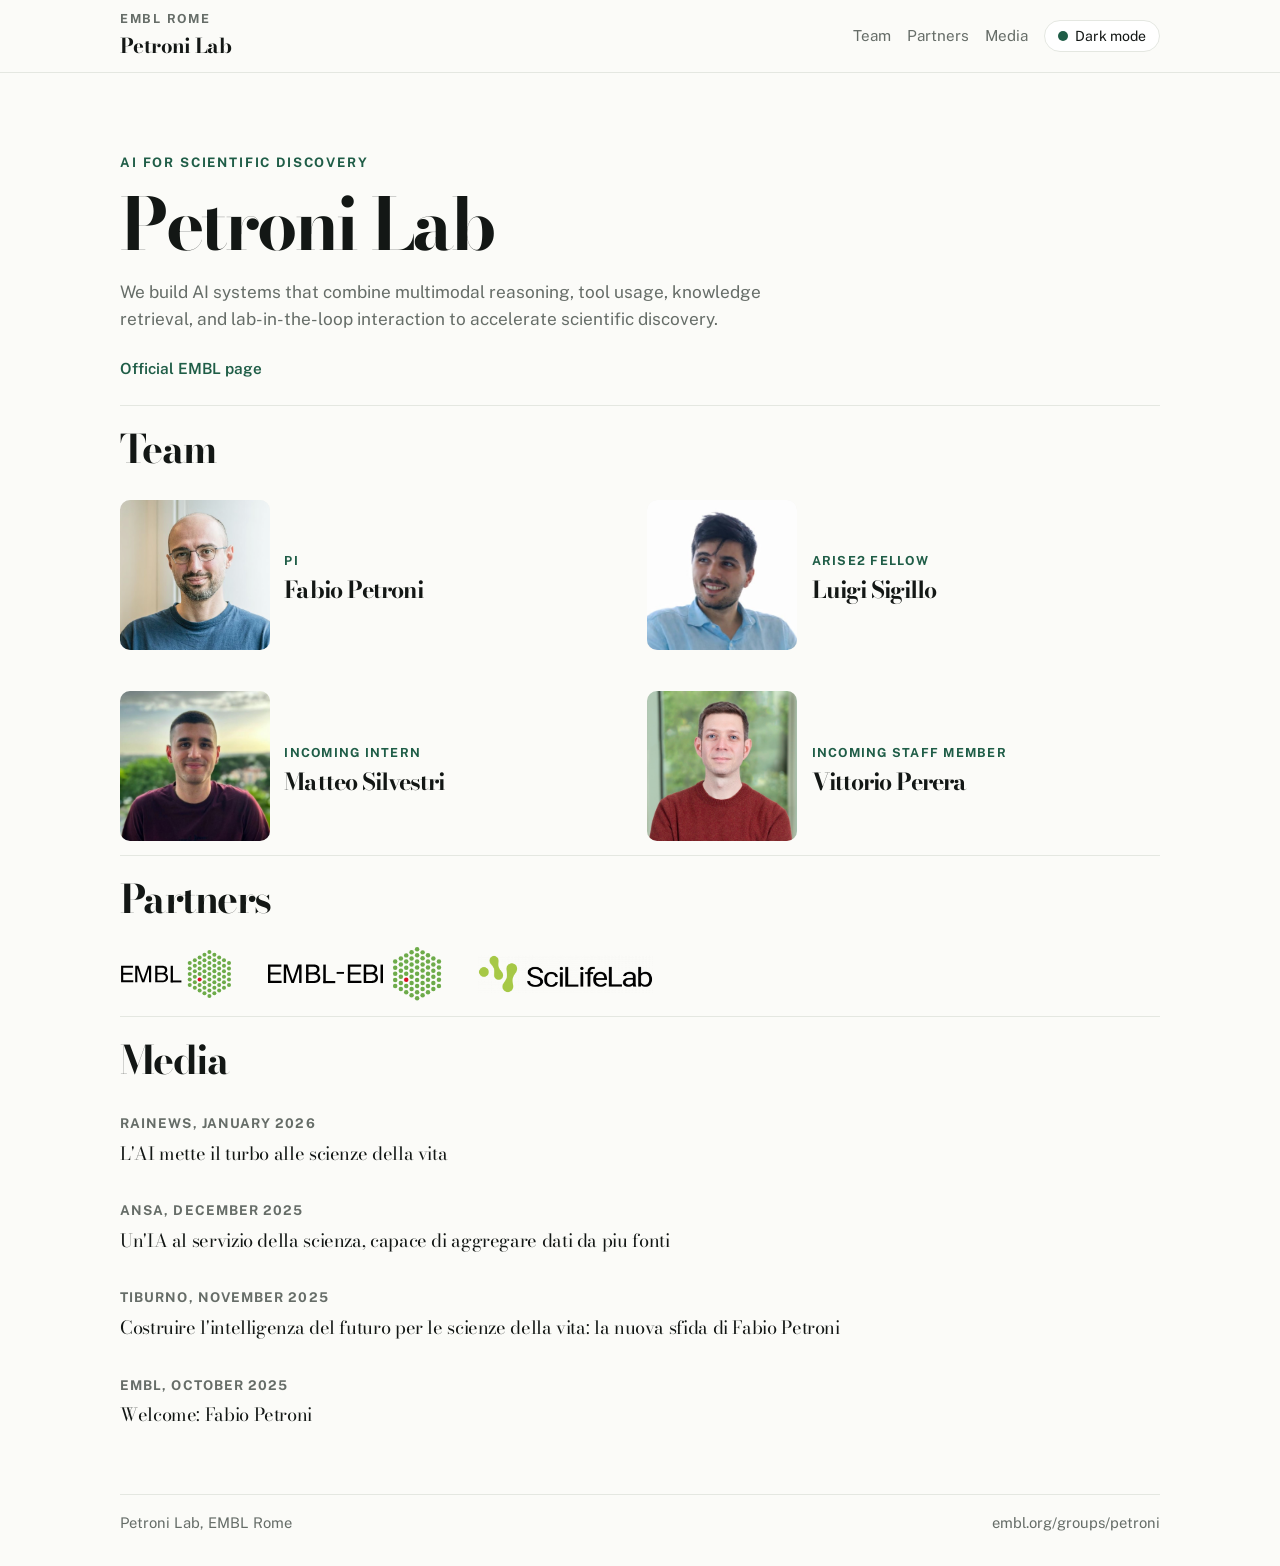
==== index.html @ a39e0b7b "new website" ====
<!doctype html>
<html lang="en">
<head>
  <meta charset="utf-8">
  <meta name="viewport" content="width=device-width, initial-scale=1">
  <title>Petroni Lab | EMBL Rome</title>
  <meta
    name="description"
    content="Petroni Lab builds AI-driven systems for scientific discovery at EMBL Rome."
  >
  <link rel="preconnect" href="https://fonts.googleapis.com">
  <link rel="preconnect" href="https://fonts.gstatic.com" crossorigin>
  <link
    href="https://fonts.googleapis.com/css2?family=Bodoni+Moda:opsz,wght@6..96,600;6..96,700&amp;family=Public+Sans:wght@400;500;600;700&amp;display=swap"
    rel="stylesheet"
  >
  <script>
    (() => {
      const storageKey = "petroni-lab-theme";
      let theme = "light";

      try {
        const savedTheme = window.localStorage.getItem(storageKey);
        if (savedTheme === "light" || savedTheme === "dark") {
          theme = savedTheme;
        } else if (window.matchMedia("(prefers-color-scheme: dark)").matches) {
          theme = "dark";
        }
      } catch (error) {
        if (window.matchMedia("(prefers-color-scheme: dark)").matches) {
          theme = "dark";
        }
      }

      document.documentElement.dataset.theme = theme;
    })();
  </script>
  <style>
    :root {
      color-scheme: light;
      --bg: #fbfbf8;
      --surface: #ffffff;
      --panel: #f4f4f0;
      --ink: #131715;
      --muted: #666d68;
      --line: #e4e7e1;
      --line-strong: #cfd5ce;
      --accent: #1f5d47;
      --header-bg: rgba(251, 251, 248, 0.94);
      --container: min(1040px, calc(100vw - 2rem));
      --radius: 12px;
    }

    :root[data-theme="dark"] {
      color-scheme: dark;
      --bg: #0f1412;
      --surface: #161c19;
      --panel: #1b221f;
      --ink: #f4f2ea;
      --muted: #adb6b0;
      --line: #2a332e;
      --line-strong: #435049;
      --accent: #8fd0ad;
      --header-bg: rgba(15, 20, 18, 0.92);
    }

    * {
      box-sizing: border-box;
    }

    html {
      scroll-behavior: smooth;
    }

    body {
      margin: 0;
      font-family: "Public Sans", sans-serif;
      color: var(--ink);
      background: var(--bg);
      line-height: 1.6;
      transition: background-color 180ms ease, color 180ms ease;
    }

    a {
      color: inherit;
      text-decoration: none;
    }

    img {
      display: block;
      max-width: 100%;
    }

    .wrap {
      width: var(--container);
      margin: 0 auto;
    }

    .site-header {
      position: sticky;
      top: 0;
      z-index: 10;
      background: var(--header-bg);
      backdrop-filter: blur(10px);
      border-bottom: 1px solid var(--line);
      transition: background-color 180ms ease, border-color 180ms ease;
    }

    .site-header-inner {
      display: flex;
      align-items: center;
      justify-content: space-between;
      gap: 1rem;
      min-height: 4.5rem;
    }

    .brand {
      display: grid;
      gap: 0.1rem;
    }

    .brand small {
      font-size: 0.78rem;
      color: var(--muted);
      text-transform: uppercase;
      letter-spacing: 0.14em;
      font-weight: 700;
    }

    .brand strong {
      font-family: "Bodoni Moda", serif;
      font-size: 1.28rem;
      font-weight: 700;
      letter-spacing: -0.03em;
    }

    .nav {
      display: flex;
      flex-wrap: wrap;
      gap: 1rem;
      font-size: 0.95rem;
      color: var(--muted);
    }

    .nav a:hover,
    .nav a:focus-visible {
      color: var(--ink);
    }

    .site-header-controls {
      display: flex;
      flex-wrap: wrap;
      align-items: center;
      justify-content: flex-end;
      gap: 0.85rem 1rem;
    }

    .theme-toggle {
      appearance: none;
      margin: 0;
      border: 1px solid var(--line);
      border-radius: 999px;
      background: var(--surface);
      color: var(--ink);
      padding: 0.48rem 0.8rem;
      font: inherit;
      font-size: 0.88rem;
      line-height: 1;
      cursor: pointer;
      display: inline-flex;
      align-items: center;
      gap: 0.48rem;
      transition: border-color 160ms ease, background-color 160ms ease, color 160ms ease, transform 160ms ease;
    }

    .theme-toggle::before {
      content: "";
      width: 0.58rem;
      height: 0.58rem;
      border-radius: 999px;
      background: var(--accent);
      flex: 0 0 auto;
    }

    .theme-toggle:hover,
    .theme-toggle:focus-visible {
      border-color: var(--line-strong);
      outline: none;
    }

    .theme-toggle:active {
      transform: translateY(1px);
    }

    .hero {
      padding: 4.75rem 0 1.5rem;
    }

    .hero-grid {
      display: grid;
      grid-template-columns: minmax(0, 1fr);
      gap: 2rem;
      align-items: end;
    }

    .eyebrow {
      display: inline-block;
      font-size: 0.82rem;
      font-weight: 700;
      letter-spacing: 0.14em;
      text-transform: uppercase;
      color: var(--accent);
    }

    h1,
    h2,
    h3 {
      margin: 0;
      font-family: "Bodoni Moda", serif;
      letter-spacing: -0.04em;
      line-height: 0.98;
    }

    h1 {
      margin-top: 0.9rem;
      font-size: clamp(2.55rem, 6.3vw, 4.5rem);
      max-width: 9ch;
    }

    .hero p {
      max-width: 42rem;
      margin: 1.2rem 0 0;
      font-size: 1.08rem;
      color: var(--muted);
    }

    .hero-links {
      display: flex;
      flex-wrap: wrap;
      gap: 0.75rem 1.1rem;
      margin-top: 1.4rem;
      font-size: 0.96rem;
      font-weight: 600;
    }

    .hero-links a {
      color: var(--accent);
    }

    section {
      padding: 0;
    }

    section + section .wrap {
      padding-top: 1.5rem;
      border-top: 1px solid var(--line);
    }

    .section-head {
      max-width: 42rem;
      margin-bottom: 1.1rem;
    }

    .section-head p {
      margin: 0.75rem 0 0;
      color: var(--muted);
    }

    h2 {
      font-size: clamp(1.7rem, 3.2vw, 2.45rem);
    }

    .about-copy {
      display: grid;
      gap: 1rem;
      max-width: 48rem;
      padding: 1.5rem 0 0;
      border-top: 1px solid var(--line);
    }

    .about-copy p {
      margin: 0;
      color: var(--muted);
    }

    .team-grid {
      display: grid;
      grid-template-columns: repeat(2, minmax(0, 1fr));
      gap: 0.9rem;
    }

    .member-card {
      display: grid;
      grid-template-columns: 150px minmax(0, 1fr);
      gap: 0.9rem;
      align-items: center;
      padding: 0.85rem 0;
      background: transparent;
    }

    .member-photo {
      margin: 0;
      aspect-ratio: 1 / 1;
      overflow: hidden;
      border-radius: 10px;
      background: var(--panel);
    }

    .member-photo img {
      width: 100%;
      height: 100%;
      object-fit: cover;
      object-position: center 38%;
    }

    .member-photo img.member-photo-top {
      object-position: center top;
    }

    .member-photo img.member-photo-fabio {
      transform: scale(1.05);
      transform-origin: center 38%;
    }

    .member-photo img.member-photo-luigi {
      object-position: center 50%;
      transform: scale(1.1);
      transform-origin: center 30%;
    }

    .member-copy {
      min-width: 0;
    }

    .member-role {
      display: inline-block;
      margin-bottom: 0.5rem;
      font-size: 0.78rem;
      font-weight: 700;
      letter-spacing: 0.1em;
      text-transform: uppercase;
      color: var(--accent);
    }

    .member-copy h3 {
      font-size: 1.46rem;
    }

    .member-copy p {
      margin: 0.55rem 0 0;
      color: var(--muted);
    }

    .logo-strip {
      display: flex;
      flex-wrap: wrap;
      align-items: center;
      gap: 1.25rem 2.25rem;
      padding: 0.7rem 0 0.95rem;
    }

    .logo-card {
      display: flex;
      align-items: center;
      justify-content: flex-start;
      flex: 0 0 auto;
      min-height: 0;
      padding: 0;
      background: transparent;
      border: none;
      border-radius: 0;
    }

    .logo-card img {
      height: 48px;
      width: auto;
      max-width: none;
      opacity: 1;
      transition: filter 180ms ease;
    }

    .logo-card img.logo-embl-ebi {
      height: 54px;
    }

    .logo-card img.logo-scilifelab {
      height: 38px;
    }

    :root[data-theme="dark"] .logo-card img {
      filter: invert(1) hue-rotate(180deg) brightness(1.06);
    }

    .media-list {
      list-style: none;
      margin: 0;
      padding: 0;
    }

    .media-list li {
      padding: 1rem 0;
    }

    .media-source {
      display: block;
      font-size: 0.84rem;
      color: var(--muted);
      text-transform: uppercase;
      letter-spacing: 0.08em;
      font-weight: 700;
    }

    .media-list a {
      display: inline-block;
      margin-top: 0.28rem;
      font-family: "Bodoni Moda", serif;
      font-size: 1.14rem;
      letter-spacing: -0.02em;
    }

    .footer {
      padding: 3rem 0 2rem;
      color: var(--muted);
      font-size: 0.92rem;
    }

    .footer-inner {
      display: flex;
      flex-wrap: wrap;
      justify-content: space-between;
      gap: 0.75rem 1rem;
      padding-top: 1rem;
      border-top: 1px solid var(--line);
    }

    @media (max-width: 900px) {
      .hero-grid,
      .team-grid {
        grid-template-columns: 1fr;
      }
    }

    @media (max-width: 700px) {
      .site-header-inner {
        align-items: flex-start;
        padding: 0.9rem 0;
      }

      .site-header-controls {
        width: 100%;
        justify-content: space-between;
      }

      .hero {
        padding: 4rem 0 1.5rem;
      }

      .member-card {
        grid-template-columns: 1fr;
      }

      .member-photo {
        max-width: 9.5rem;
      }
    }
  </style>
</head>
<body>
  <header class="site-header">
    <div class="wrap site-header-inner">
      <a class="brand" href="#top" aria-label="Petroni Lab home">
        <small>EMBL Rome</small>
        <strong>Petroni Lab</strong>
      </a>
      <div class="site-header-controls">
        <nav class="nav" aria-label="Primary">
          <a href="#team">Team</a>
          <a href="#partners">Partners</a>
          <a href="#media">Media</a>
        </nav>
        <button class="theme-toggle" type="button" data-theme-toggle aria-pressed="false" aria-label="Switch to dark mode">
          <span class="theme-toggle-label">Dark mode</span>
        </button>
      </div>
    </div>
  </header>

  <main id="top">
    <section class="hero">
      <div class="wrap hero-grid">
        <div>
          <span class="eyebrow">AI for scientific discovery</span>
          <h1>Petroni Lab</h1>
          <p>
            We build AI systems that combine multimodal reasoning, tool usage, knowledge retrieval,
            and lab-in-the-loop interaction to accelerate scientific discovery.
          </p>
          <div class="hero-links">
            <a href="https://www.embl.org/groups/petroni/" target="_blank" rel="noreferrer">Official EMBL page</a>
          </div>
        </div>
      </div>
    </section>

    <section id="team">
      <div class="wrap">
        <div class="section-head">
          <h2>Team</h2>
        </div>

        <div class="team-grid">
          <a
            class="member-card"
            href="https://www.fabiopetroni.com"
            target="_blank"
            rel="noreferrer"
          >
            <figure class="member-photo">
              <img class="member-photo-fabio" src="assets/members/fabio-petroni.jpg" alt="Fabio Petroni" loading="eager">
            </figure>
            <div class="member-copy">
              <span class="member-role">PI</span>
              <h3>Fabio Petroni</h3>
            </div>
          </a>

          <a
            class="member-card"
            href="https://luigisigillo.github.io/"
            target="_blank"
            rel="noreferrer"
          >
            <figure class="member-photo">
              <img class="member-photo-luigi" src="assets/members/luigi-sigillo.jpg" alt="Luigi Sigillo" loading="lazy">
            </figure>
            <div class="member-copy">
              <span class="member-role">ARISE2 Fellow</span>
              <h3>Luigi Sigillo</h3>
            </div>
          </a>

          <a
            class="member-card"
            href="https://msilver22.github.io/"
            target="_blank"
            rel="noreferrer"
          >
            <figure class="member-photo">
              <img src="assets/members/matteo-silvestri.jpg" alt="Matteo Silvestri" loading="lazy">
            </figure>
            <div class="member-copy">
              <span class="member-role">Incoming Intern</span>
              <h3>Matteo Silvestri</h3>
            </div>
          </a>

          <a
            class="member-card"
            href="https://vdperera.github.io/"
            target="_blank"
            rel="noreferrer"
          >
            <figure class="member-photo">
              <img class="member-photo-top" src="assets/members/vittorio-perera.jpg" alt="Vittorio Perera" loading="lazy">
            </figure>
            <div class="member-copy">
              <span class="member-role">Incoming Staff Member</span>
              <h3>Vittorio Perera</h3>
            </div>
          </a>
        </div>
      </div>
    </section>

    <section id="partners">
      <div class="wrap">
        <div class="section-head">
          <h2>Partners</h2>
        </div>

        <div class="logo-strip" aria-label="Partner logos">
          <a class="logo-card" href="https://www.embl.org/about/" target="_blank" rel="noreferrer" aria-label="EMBL">
            <img class="logo-embl" src="assets/partners/embl-logo.svg" alt="EMBL logo">
          </a>
          <a class="logo-card" href="https://www.ebi.ac.uk/about/" target="_blank" rel="noreferrer" aria-label="EMBL-EBI">
            <img class="logo-embl-ebi" src="assets/partners/embl-ebi-logo.svg" alt="EMBL-EBI logo">
          </a>
          <a class="logo-card" href="https://www.scilifelab.se/about-us/" target="_blank" rel="noreferrer" aria-label="SciLifeLab">
            <img class="logo-scilifelab" src="assets/partners/scilifelab-logo.png" alt="SciLifeLab logo">
          </a>
        </div>
      </div>
    </section>

    <section id="media">
      <div class="wrap">
        <div class="section-head">
          <h2>Media</h2>
        </div>

        <ul class="media-list">
          <li>
            <span class="media-source">RaiNews, January 2026</span>
            <a href="https://www.rainews.it/video/2026/01/futuro24-rinascita-digitale-per-30-anni-di-tg-rai-dae51e1f-6094-4a50-97fe-e6adfd317d16.html" target="_blank" rel="noreferrer">
              L'AI mette il turbo alle scienze della vita
            </a>
          </li>
          <li>
            <span class="media-source">ANSA, December 2025</span>
            <a href="https://www.ansa.it/canale_scienza/notizie/frontiere/2025/12/04/unia-al-servizio-della-scienza-capace-di-aggregare-dati-da-piu-fonti_385d411b-72c8-48ac-80e4-cc98f0b9973d.html" target="_blank" rel="noreferrer">
              Un'IA al servizio della scienza, capace di aggregare dati da piu fonti
            </a>
          </li>
          <li>
            <span class="media-source">Tiburno, November 2025</span>
            <a href="https://tiburno.tv/2025/11/18/monterotondo-costruire-lintelligenza-del-futuro-per-le-scienze-della-vita-la-nuova-sfida-di-fabio-petroni/" target="_blank" rel="noreferrer">
              Costruire l'intelligenza del futuro per le scienze della vita: la nuova sfida di Fabio Petroni
            </a>
          </li>
          <li>
            <span class="media-source">EMBL, October 2025</span>
            <a href="https://www.embl.org/news/people-perspectives/welcome-fabio-petroni/" target="_blank" rel="noreferrer">
              Welcome: Fabio Petroni
            </a>
          </li>
        </ul>
      </div>
    </section>
  </main>

  <footer class="footer">
    <div class="wrap footer-inner">
      <span>Petroni Lab, EMBL Rome</span>
      <span><a href="https://www.embl.org/groups/petroni/" target="_blank" rel="noreferrer">embl.org/groups/petroni</a></span>
    </div>
  </footer>
  <script>
    (() => {
      const root = document.documentElement;
      const toggle = document.querySelector("[data-theme-toggle]");
      const label = toggle?.querySelector(".theme-toggle-label");
      const storageKey = "petroni-lab-theme";

      if (!toggle || !label) {
        return;
      }

      const applyTheme = (theme) => {
        root.dataset.theme = theme;
        toggle.setAttribute("aria-pressed", theme === "dark" ? "true" : "false");
        toggle.setAttribute(
          "aria-label",
          theme === "dark" ? "Switch to light mode" : "Switch to dark mode"
        );
        label.textContent = theme === "dark" ? "Light mode" : "Dark mode";
      };

      applyTheme(root.dataset.theme || "light");

      toggle.addEventListener("click", () => {
        const nextTheme = root.dataset.theme === "dark" ? "light" : "dark";
        applyTheme(nextTheme);

        try {
          window.localStorage.setItem(storageKey, nextTheme);
        } catch (error) {
          // Ignore storage failures and keep the in-memory theme.
        }
      });
    })();
  </script>
</body>
</html>
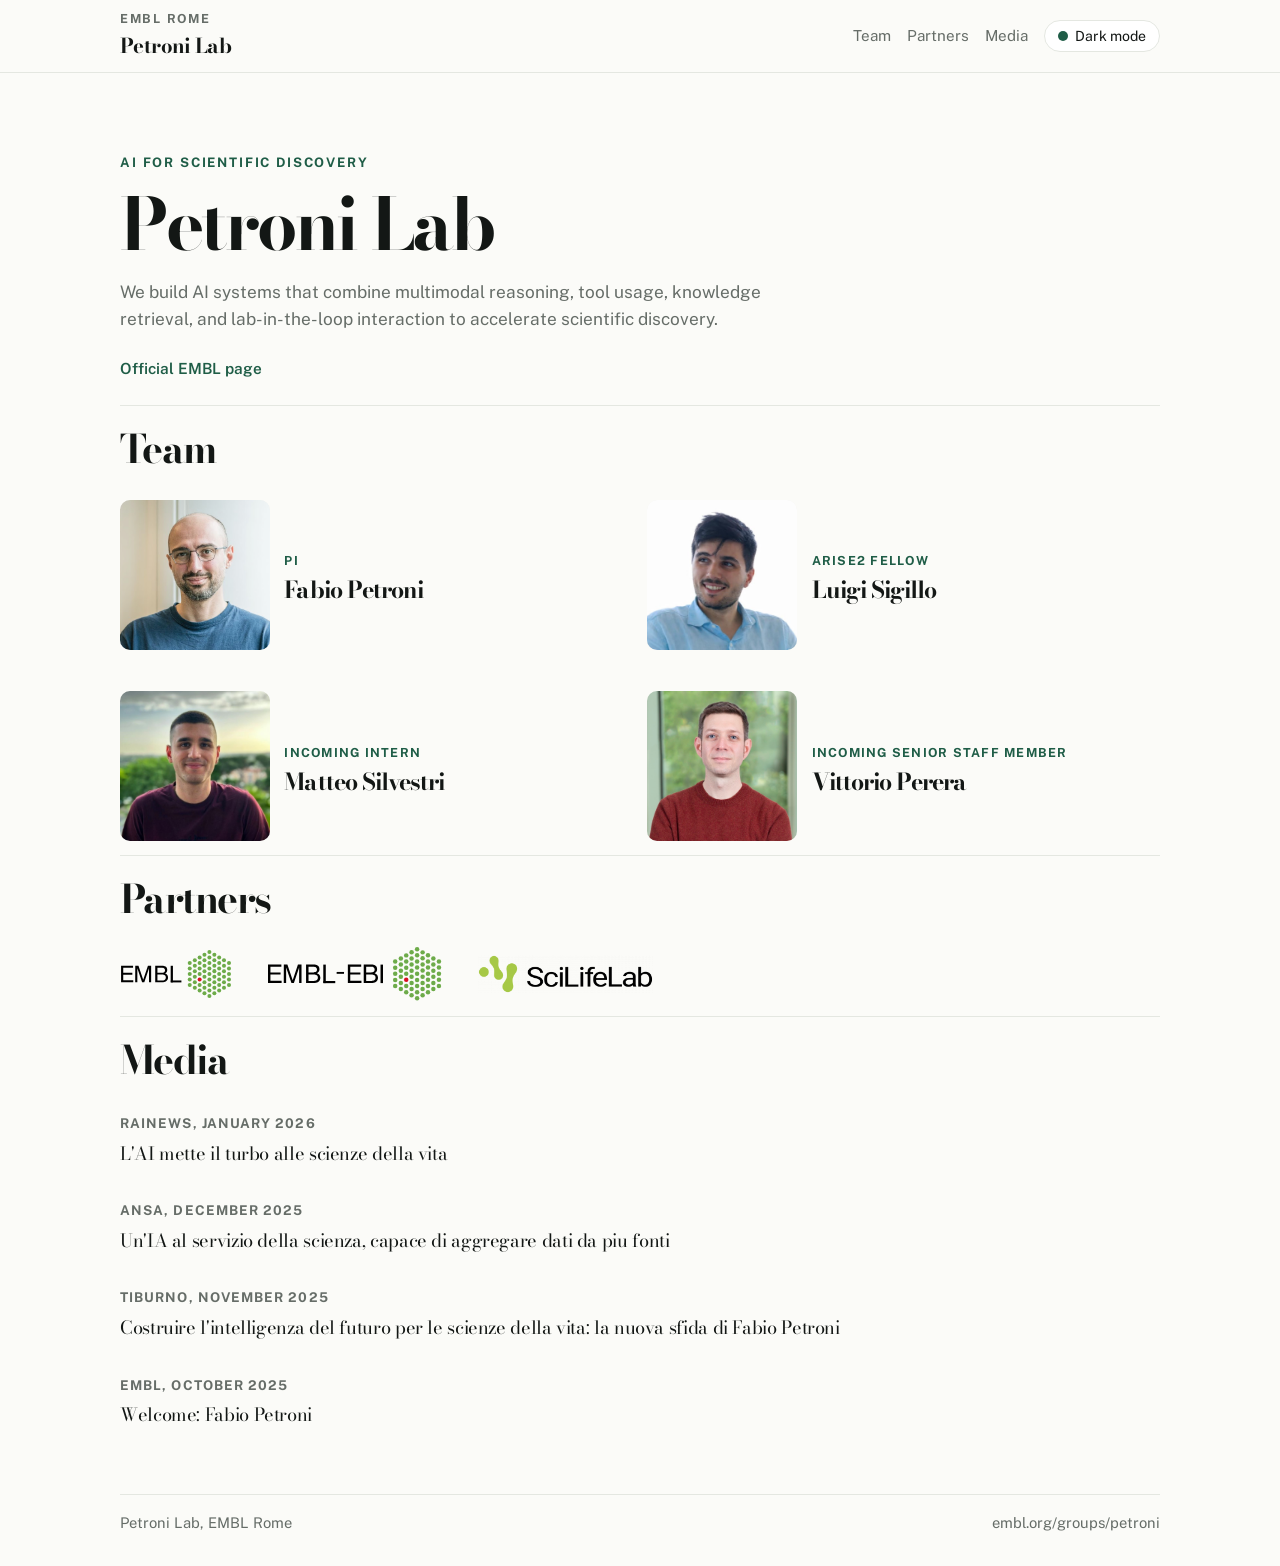
==== commit 6f2003b9: "Update member role from 'Incoming Staff Member' to 'Incoming Senior Staff Member'" ====
--- a/index.html
+++ b/index.html
@@ -564,7 +564,7 @@
               <img class="member-photo-top" src="assets/members/vittorio-perera.jpg" alt="Vittorio Perera" loading="lazy">
             </figure>
             <div class="member-copy">
-              <span class="member-role">Incoming Staff Member</span>
+              <span class="member-role">Incoming Senior Staff Member</span>
               <h3>Vittorio Perera</h3>
             </div>
           </a>
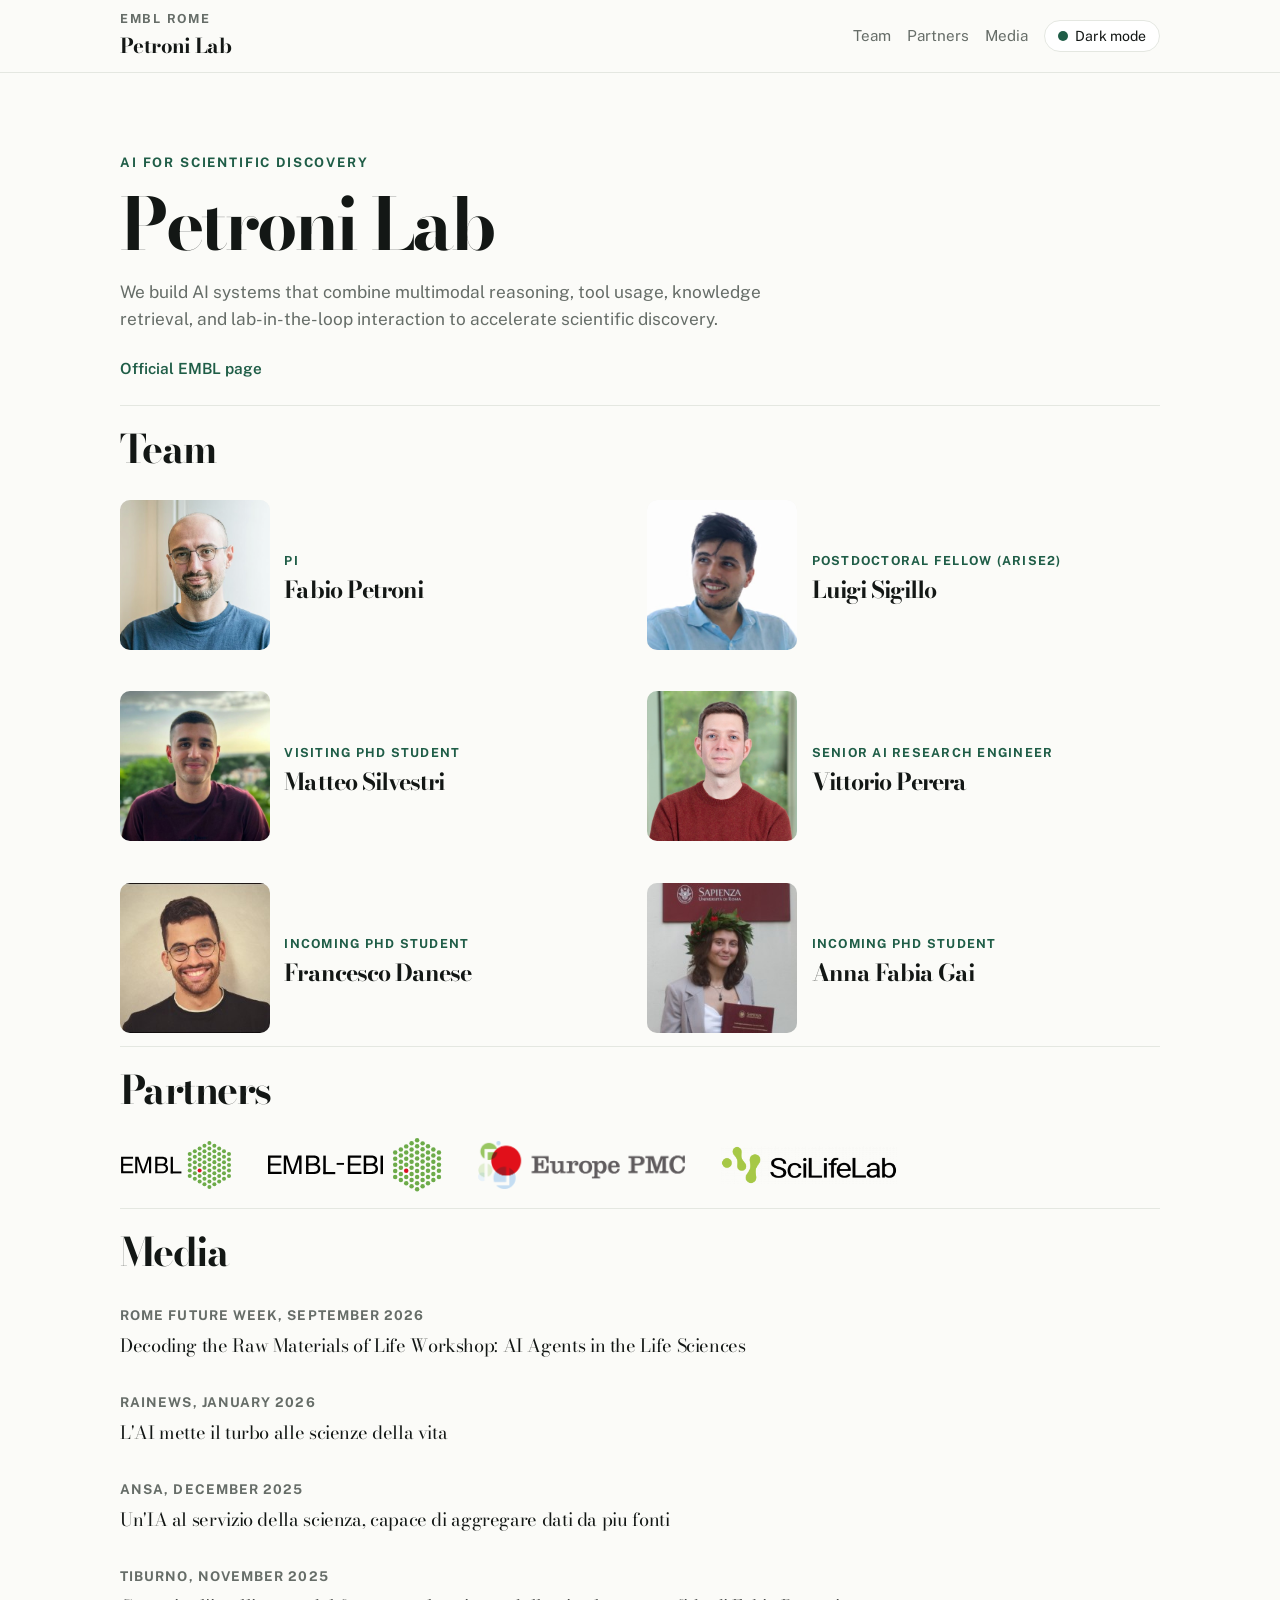
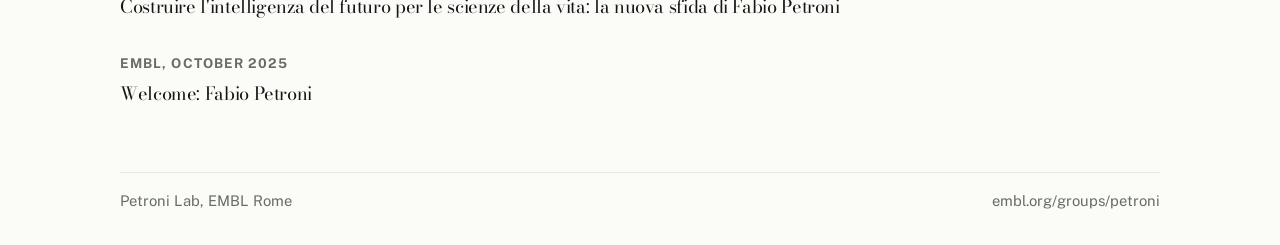
==== commit 8057b3f8: "Update team roles, add new members, and add Europe PMC partner + workshop media entry Update Luigi, " ====
--- a/index.html
+++ b/index.html
@@ -534,7 +534,7 @@
               <img class="member-photo-luigi" src="assets/members/luigi-sigillo.jpg" alt="Luigi Sigillo" loading="lazy">
             </figure>
             <div class="member-copy">
-              <span class="member-role">ARISE2 Fellow</span>
+              <span class="member-role">Postdoctoral Fellow (ARISE2)</span>
               <h3>Luigi Sigillo</h3>
             </div>
           </a>
@@ -549,7 +549,7 @@
               <img src="assets/members/matteo-silvestri.jpg" alt="Matteo Silvestri" loading="lazy">
             </figure>
             <div class="member-copy">
-              <span class="member-role">Incoming Intern</span>
+              <span class="member-role">Visiting PhD Student</span>
               <h3>Matteo Silvestri</h3>
             </div>
           </a>
@@ -564,8 +564,38 @@
               <img class="member-photo-top" src="assets/members/vittorio-perera.jpg" alt="Vittorio Perera" loading="lazy">
             </figure>
             <div class="member-copy">
-              <span class="member-role">Incoming Senior Staff Member</span>
+              <span class="member-role">Senior AI Research Engineer</span>
               <h3>Vittorio Perera</h3>
+            </div>
+          </a>
+
+          <a
+            class="member-card"
+            href="https://www.linkedin.com/in/fra-danese-ai/"
+            target="_blank"
+            rel="noreferrer"
+          >
+            <figure class="member-photo">
+              <img src="assets/members/francesco-danese.jpg" alt="Francesco Danese" loading="lazy">
+            </figure>
+            <div class="member-copy">
+              <span class="member-role">Incoming PhD Student</span>
+              <h3>Francesco Danese</h3>
+            </div>
+          </a>
+
+          <a
+            class="member-card"
+            href="https://www.linkedin.com/in/annafabia-gai/"
+            target="_blank"
+            rel="noreferrer"
+          >
+            <figure class="member-photo">
+              <img src="assets/members/anna-fabia-gai.jpg" alt="Anna Fabia Gai" loading="lazy">
+            </figure>
+            <div class="member-copy">
+              <span class="member-role">Incoming PhD Student</span>
+              <h3>Anna Fabia Gai</h3>
             </div>
           </a>
         </div>
@@ -585,6 +615,9 @@
           <a class="logo-card" href="https://www.ebi.ac.uk/about/" target="_blank" rel="noreferrer" aria-label="EMBL-EBI">
             <img class="logo-embl-ebi" src="assets/partners/embl-ebi-logo.svg" alt="EMBL-EBI logo">
           </a>
+          <a class="logo-card" href="https://europepmc.org/" target="_blank" rel="noreferrer" aria-label="Europe PMC">
+            <img class="logo-europepmc" src="assets/partners/europepmc-logo.png" alt="Europe PMC logo">
+          </a>
           <a class="logo-card" href="https://www.scilifelab.se/about-us/" target="_blank" rel="noreferrer" aria-label="SciLifeLab">
             <img class="logo-scilifelab" src="assets/partners/scilifelab-logo.png" alt="SciLifeLab logo">
           </a>
@@ -599,6 +632,12 @@
         </div>
 
         <ul class="media-list">
+          <li>
+            <span class="media-source">Rome Future Week, September 2026</span>
+            <a href="https://romefutureweek.it/event/decoding-the-raw-materials-of-life/" target="_blank" rel="noreferrer">
+              Decoding the Raw Materials of Life Workshop: AI Agents in the Life Sciences
+            </a>
+          </li>
           <li>
             <span class="media-source">RaiNews, January 2026</span>
             <a href="https://www.rainews.it/video/2026/01/futuro24-rinascita-digitale-per-30-anni-di-tg-rai-dae51e1f-6094-4a50-97fe-e6adfd317d16.html" target="_blank" rel="noreferrer">
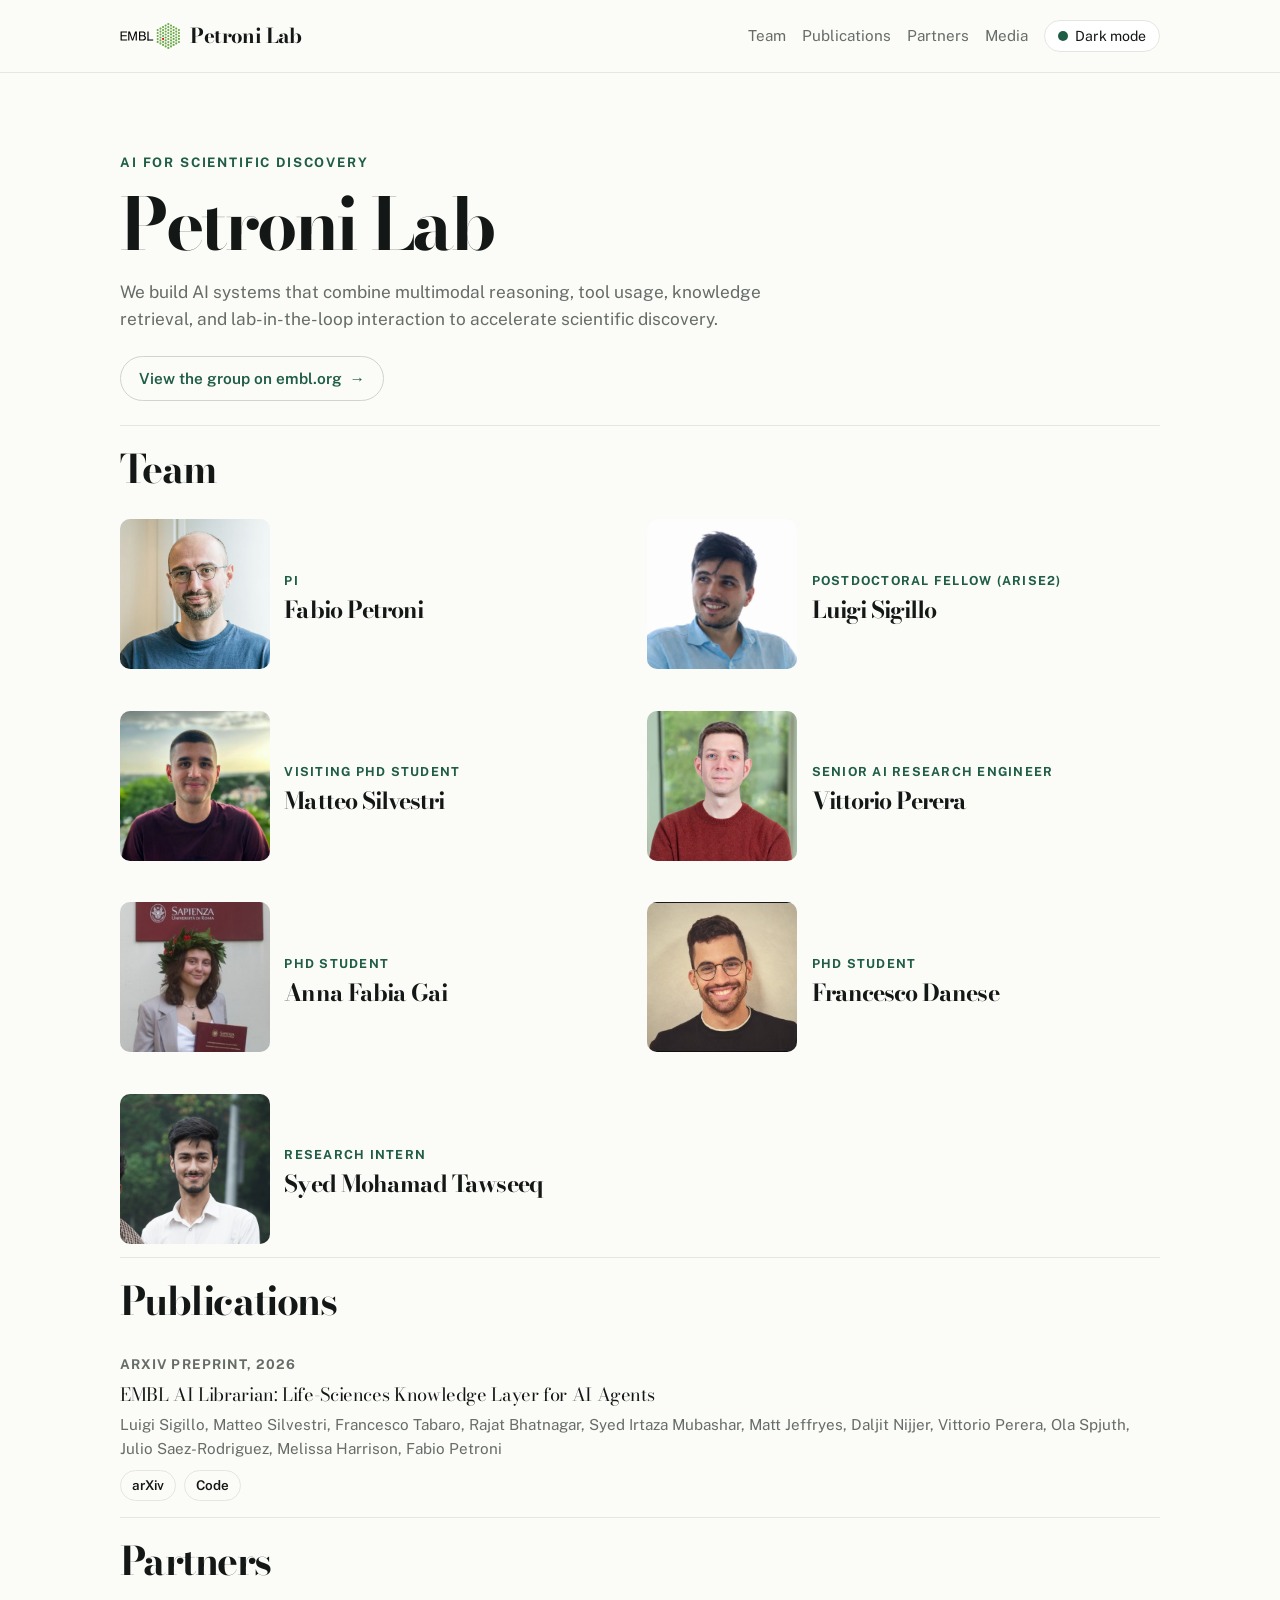
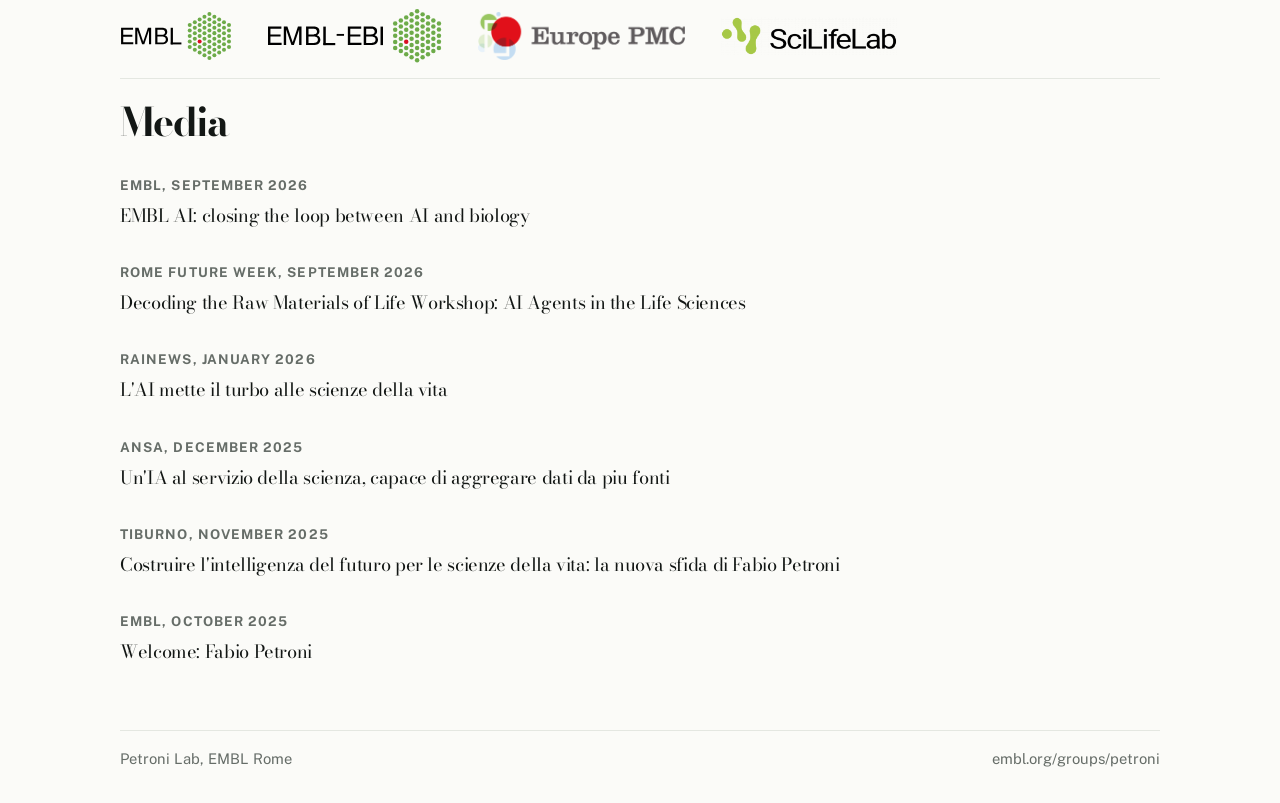
==== commit eba45fdb: "Add publications section, update team, header logo - Extract inline CSS/JS from index.html into asse" ====
--- a/index.html
+++ b/index.html
@@ -14,467 +14,21 @@
     href="https://fonts.googleapis.com/css2?family=Bodoni+Moda:opsz,wght@6..96,600;6..96,700&amp;family=Public+Sans:wght@400;500;600;700&amp;display=swap"
     rel="stylesheet"
   >
-  <script>
-    (() => {
-      const storageKey = "petroni-lab-theme";
-      let theme = "light";
-
-      try {
-        const savedTheme = window.localStorage.getItem(storageKey);
-        if (savedTheme === "light" || savedTheme === "dark") {
-          theme = savedTheme;
-        } else if (window.matchMedia("(prefers-color-scheme: dark)").matches) {
-          theme = "dark";
-        }
-      } catch (error) {
-        if (window.matchMedia("(prefers-color-scheme: dark)").matches) {
-          theme = "dark";
-        }
-      }
-
-      document.documentElement.dataset.theme = theme;
-    })();
-  </script>
-  <style>
-    :root {
-      color-scheme: light;
-      --bg: #fbfbf8;
-      --surface: #ffffff;
-      --panel: #f4f4f0;
-      --ink: #131715;
-      --muted: #666d68;
-      --line: #e4e7e1;
-      --line-strong: #cfd5ce;
-      --accent: #1f5d47;
-      --header-bg: rgba(251, 251, 248, 0.94);
-      --container: min(1040px, calc(100vw - 2rem));
-      --radius: 12px;
-    }
-
-    :root[data-theme="dark"] {
-      color-scheme: dark;
-      --bg: #0f1412;
-      --surface: #161c19;
-      --panel: #1b221f;
-      --ink: #f4f2ea;
-      --muted: #adb6b0;
-      --line: #2a332e;
-      --line-strong: #435049;
-      --accent: #8fd0ad;
-      --header-bg: rgba(15, 20, 18, 0.92);
-    }
-
-    * {
-      box-sizing: border-box;
-    }
-
-    html {
-      scroll-behavior: smooth;
-    }
-
-    body {
-      margin: 0;
-      font-family: "Public Sans", sans-serif;
-      color: var(--ink);
-      background: var(--bg);
-      line-height: 1.6;
-      transition: background-color 180ms ease, color 180ms ease;
-    }
-
-    a {
-      color: inherit;
-      text-decoration: none;
-    }
-
-    img {
-      display: block;
-      max-width: 100%;
-    }
-
-    .wrap {
-      width: var(--container);
-      margin: 0 auto;
-    }
-
-    .site-header {
-      position: sticky;
-      top: 0;
-      z-index: 10;
-      background: var(--header-bg);
-      backdrop-filter: blur(10px);
-      border-bottom: 1px solid var(--line);
-      transition: background-color 180ms ease, border-color 180ms ease;
-    }
-
-    .site-header-inner {
-      display: flex;
-      align-items: center;
-      justify-content: space-between;
-      gap: 1rem;
-      min-height: 4.5rem;
-    }
-
-    .brand {
-      display: grid;
-      gap: 0.1rem;
-    }
-
-    .brand small {
-      font-size: 0.78rem;
-      color: var(--muted);
-      text-transform: uppercase;
-      letter-spacing: 0.14em;
-      font-weight: 700;
-    }
-
-    .brand strong {
-      font-family: "Bodoni Moda", serif;
-      font-size: 1.28rem;
-      font-weight: 700;
-      letter-spacing: -0.03em;
-    }
-
-    .nav {
-      display: flex;
-      flex-wrap: wrap;
-      gap: 1rem;
-      font-size: 0.95rem;
-      color: var(--muted);
-    }
-
-    .nav a:hover,
-    .nav a:focus-visible {
-      color: var(--ink);
-    }
-
-    .site-header-controls {
-      display: flex;
-      flex-wrap: wrap;
-      align-items: center;
-      justify-content: flex-end;
-      gap: 0.85rem 1rem;
-    }
-
-    .theme-toggle {
-      appearance: none;
-      margin: 0;
-      border: 1px solid var(--line);
-      border-radius: 999px;
-      background: var(--surface);
-      color: var(--ink);
-      padding: 0.48rem 0.8rem;
-      font: inherit;
-      font-size: 0.88rem;
-      line-height: 1;
-      cursor: pointer;
-      display: inline-flex;
-      align-items: center;
-      gap: 0.48rem;
-      transition: border-color 160ms ease, background-color 160ms ease, color 160ms ease, transform 160ms ease;
-    }
-
-    .theme-toggle::before {
-      content: "";
-      width: 0.58rem;
-      height: 0.58rem;
-      border-radius: 999px;
-      background: var(--accent);
-      flex: 0 0 auto;
-    }
-
-    .theme-toggle:hover,
-    .theme-toggle:focus-visible {
-      border-color: var(--line-strong);
-      outline: none;
-    }
-
-    .theme-toggle:active {
-      transform: translateY(1px);
-    }
-
-    .hero {
-      padding: 4.75rem 0 1.5rem;
-    }
-
-    .hero-grid {
-      display: grid;
-      grid-template-columns: minmax(0, 1fr);
-      gap: 2rem;
-      align-items: end;
-    }
-
-    .eyebrow {
-      display: inline-block;
-      font-size: 0.82rem;
-      font-weight: 700;
-      letter-spacing: 0.14em;
-      text-transform: uppercase;
-      color: var(--accent);
-    }
-
-    h1,
-    h2,
-    h3 {
-      margin: 0;
-      font-family: "Bodoni Moda", serif;
-      letter-spacing: -0.04em;
-      line-height: 0.98;
-    }
-
-    h1 {
-      margin-top: 0.9rem;
-      font-size: clamp(2.55rem, 6.3vw, 4.5rem);
-      max-width: 9ch;
-    }
-
-    .hero p {
-      max-width: 42rem;
-      margin: 1.2rem 0 0;
-      font-size: 1.08rem;
-      color: var(--muted);
-    }
-
-    .hero-links {
-      display: flex;
-      flex-wrap: wrap;
-      gap: 0.75rem 1.1rem;
-      margin-top: 1.4rem;
-      font-size: 0.96rem;
-      font-weight: 600;
-    }
-
-    .hero-links a {
-      color: var(--accent);
-    }
-
-    section {
-      padding: 0;
-    }
-
-    section + section .wrap {
-      padding-top: 1.5rem;
-      border-top: 1px solid var(--line);
-    }
-
-    .section-head {
-      max-width: 42rem;
-      margin-bottom: 1.1rem;
-    }
-
-    .section-head p {
-      margin: 0.75rem 0 0;
-      color: var(--muted);
-    }
-
-    h2 {
-      font-size: clamp(1.7rem, 3.2vw, 2.45rem);
-    }
-
-    .about-copy {
-      display: grid;
-      gap: 1rem;
-      max-width: 48rem;
-      padding: 1.5rem 0 0;
-      border-top: 1px solid var(--line);
-    }
-
-    .about-copy p {
-      margin: 0;
-      color: var(--muted);
-    }
-
-    .team-grid {
-      display: grid;
-      grid-template-columns: repeat(2, minmax(0, 1fr));
-      gap: 0.9rem;
-    }
-
-    .member-card {
-      display: grid;
-      grid-template-columns: 150px minmax(0, 1fr);
-      gap: 0.9rem;
-      align-items: center;
-      padding: 0.85rem 0;
-      background: transparent;
-    }
-
-    .member-photo {
-      margin: 0;
-      aspect-ratio: 1 / 1;
-      overflow: hidden;
-      border-radius: 10px;
-      background: var(--panel);
-    }
-
-    .member-photo img {
-      width: 100%;
-      height: 100%;
-      object-fit: cover;
-      object-position: center 38%;
-    }
-
-    .member-photo img.member-photo-top {
-      object-position: center top;
-    }
-
-    .member-photo img.member-photo-fabio {
-      transform: scale(1.05);
-      transform-origin: center 38%;
-    }
-
-    .member-photo img.member-photo-luigi {
-      object-position: center 50%;
-      transform: scale(1.1);
-      transform-origin: center 30%;
-    }
-
-    .member-copy {
-      min-width: 0;
-    }
-
-    .member-role {
-      display: inline-block;
-      margin-bottom: 0.5rem;
-      font-size: 0.78rem;
-      font-weight: 700;
-      letter-spacing: 0.1em;
-      text-transform: uppercase;
-      color: var(--accent);
-    }
-
-    .member-copy h3 {
-      font-size: 1.46rem;
-    }
-
-    .member-copy p {
-      margin: 0.55rem 0 0;
-      color: var(--muted);
-    }
-
-    .logo-strip {
-      display: flex;
-      flex-wrap: wrap;
-      align-items: center;
-      gap: 1.25rem 2.25rem;
-      padding: 0.7rem 0 0.95rem;
-    }
-
-    .logo-card {
-      display: flex;
-      align-items: center;
-      justify-content: flex-start;
-      flex: 0 0 auto;
-      min-height: 0;
-      padding: 0;
-      background: transparent;
-      border: none;
-      border-radius: 0;
-    }
-
-    .logo-card img {
-      height: 48px;
-      width: auto;
-      max-width: none;
-      opacity: 1;
-      transition: filter 180ms ease;
-    }
-
-    .logo-card img.logo-embl-ebi {
-      height: 54px;
-    }
-
-    .logo-card img.logo-scilifelab {
-      height: 38px;
-    }
-
-    :root[data-theme="dark"] .logo-card img {
-      filter: invert(1) hue-rotate(180deg) brightness(1.06);
-    }
-
-    .media-list {
-      list-style: none;
-      margin: 0;
-      padding: 0;
-    }
-
-    .media-list li {
-      padding: 1rem 0;
-    }
-
-    .media-source {
-      display: block;
-      font-size: 0.84rem;
-      color: var(--muted);
-      text-transform: uppercase;
-      letter-spacing: 0.08em;
-      font-weight: 700;
-    }
-
-    .media-list a {
-      display: inline-block;
-      margin-top: 0.28rem;
-      font-family: "Bodoni Moda", serif;
-      font-size: 1.14rem;
-      letter-spacing: -0.02em;
-    }
-
-    .footer {
-      padding: 3rem 0 2rem;
-      color: var(--muted);
-      font-size: 0.92rem;
-    }
-
-    .footer-inner {
-      display: flex;
-      flex-wrap: wrap;
-      justify-content: space-between;
-      gap: 0.75rem 1rem;
-      padding-top: 1rem;
-      border-top: 1px solid var(--line);
-    }
-
-    @media (max-width: 900px) {
-      .hero-grid,
-      .team-grid {
-        grid-template-columns: 1fr;
-      }
-    }
-
-    @media (max-width: 700px) {
-      .site-header-inner {
-        align-items: flex-start;
-        padding: 0.9rem 0;
-      }
-
-      .site-header-controls {
-        width: 100%;
-        justify-content: space-between;
-      }
-
-      .hero {
-        padding: 4rem 0 1.5rem;
-      }
-
-      .member-card {
-        grid-template-columns: 1fr;
-      }
-
-      .member-photo {
-        max-width: 9.5rem;
-      }
-    }
-  </style>
+  <script src="assets/site.js"></script>
+  <link rel="stylesheet" href="assets/site.css">
+  <script src="assets/publications.js" defer></script>
 </head>
 <body>
   <header class="site-header">
     <div class="wrap site-header-inner">
       <a class="brand" href="#top" aria-label="Petroni Lab home">
-        <small>EMBL Rome</small>
+        <img class="brand-logo" src="assets/partners/embl-logo.svg" alt="EMBL">
         <strong>Petroni Lab</strong>
       </a>
       <div class="site-header-controls">
         <nav class="nav" aria-label="Primary">
           <a href="#team">Team</a>
+          <a href="#publications">Publications</a>
           <a href="#partners">Partners</a>
           <a href="#media">Media</a>
         </nav>
@@ -496,7 +50,9 @@
             and lab-in-the-loop interaction to accelerate scientific discovery.
           </p>
           <div class="hero-links">
-            <a href="https://www.embl.org/groups/petroni/" target="_blank" rel="noreferrer">Official EMBL page</a>
+            <a class="cta-link" href="https://www.embl.org/groups/petroni/" target="_blank" rel="noreferrer">
+              View the group on embl.org
+            </a>
           </div>
         </div>
       </div>
@@ -571,6 +127,21 @@
 
           <a
             class="member-card"
+            href="https://www.linkedin.com/in/annafabia-gai/"
+            target="_blank"
+            rel="noreferrer"
+          >
+            <figure class="member-photo">
+              <img src="assets/members/anna-fabia-gai.jpg" alt="Anna Fabia Gai" loading="lazy">
+            </figure>
+            <div class="member-copy">
+              <span class="member-role">PhD Student</span>
+              <h3>Anna Fabia Gai</h3>
+            </div>
+          </a>
+
+          <a
+            class="member-card"
             href="https://www.linkedin.com/in/fra-danese-ai/"
             target="_blank"
             rel="noreferrer"
@@ -579,26 +150,37 @@
               <img src="assets/members/francesco-danese.jpg" alt="Francesco Danese" loading="lazy">
             </figure>
             <div class="member-copy">
-              <span class="member-role">Incoming PhD Student</span>
+              <span class="member-role">PhD Student</span>
               <h3>Francesco Danese</h3>
             </div>
           </a>
 
           <a
             class="member-card"
-            href="https://www.linkedin.com/in/annafabia-gai/"
-            target="_blank"
-            rel="noreferrer"
-          >
-            <figure class="member-photo">
-              <img src="assets/members/anna-fabia-gai.jpg" alt="Anna Fabia Gai" loading="lazy">
-            </figure>
-            <div class="member-copy">
-              <span class="member-role">Incoming PhD Student</span>
-              <h3>Anna Fabia Gai</h3>
-            </div>
-          </a>
-        </div>
+            href="https://www.linkedin.com/in/tawseeq/"
+            target="_blank"
+            rel="noreferrer"
+          >
+            <figure class="member-photo">
+              <img src="assets/members/syed-mohamad-tawseeq.jpg" alt="Syed Mohamad Tawseeq" loading="lazy">
+            </figure>
+            <div class="member-copy">
+              <span class="member-role">Research Intern</span>
+              <h3>Syed Mohamad Tawseeq</h3>
+            </div>
+          </a>
+        </div>
+      </div>
+    </section>
+
+    <section id="publications">
+      <div class="wrap">
+        <div class="section-head">
+          <h2>Publications</h2>
+        </div>
+
+        <!-- Rendered from publications.bib by assets/publications.js -->
+        <ol class="pub-list" id="publication-list"></ol>
       </div>
     </section>
 
@@ -632,6 +214,12 @@
         </div>
 
         <ul class="media-list">
+          <li>
+            <span class="media-source">EMBL, September 2026</span>
+            <a href="https://www.linkedin.com/posts/embl_ai-and-in-vivo-biological-systems-activity-7506606958477578242-Zz4d" target="_blank" rel="noreferrer">
+              EMBL AI: closing the loop between AI and biology
+            </a>
+          </li>
           <li>
             <span class="media-source">Rome Future Week, September 2026</span>
             <a href="https://romefutureweek.it/event/decoding-the-raw-materials-of-life/" target="_blank" rel="noreferrer">
@@ -673,40 +261,5 @@
       <span><a href="https://www.embl.org/groups/petroni/" target="_blank" rel="noreferrer">embl.org/groups/petroni</a></span>
     </div>
   </footer>
-  <script>
-    (() => {
-      const root = document.documentElement;
-      const toggle = document.querySelector("[data-theme-toggle]");
-      const label = toggle?.querySelector(".theme-toggle-label");
-      const storageKey = "petroni-lab-theme";
-
-      if (!toggle || !label) {
-        return;
-      }
-
-      const applyTheme = (theme) => {
-        root.dataset.theme = theme;
-        toggle.setAttribute("aria-pressed", theme === "dark" ? "true" : "false");
-        toggle.setAttribute(
-          "aria-label",
-          theme === "dark" ? "Switch to light mode" : "Switch to dark mode"
-        );
-        label.textContent = theme === "dark" ? "Light mode" : "Dark mode";
-      };
-
-      applyTheme(root.dataset.theme || "light");
-
-      toggle.addEventListener("click", () => {
-        const nextTheme = root.dataset.theme === "dark" ? "light" : "dark";
-        applyTheme(nextTheme);
-
-        try {
-          window.localStorage.setItem(storageKey, nextTheme);
-        } catch (error) {
-          // Ignore storage failures and keep the in-memory theme.
-        }
-      });
-    })();
-  </script>
 </body>
 </html>
--- a/assets/site.css
+++ b/assets/site.css
@@ -0,0 +1,676 @@
+:root {
+  color-scheme: light;
+  --bg: #fbfbf8;
+  --surface: #ffffff;
+  --panel: #f4f4f0;
+  --ink: #131715;
+  --muted: #666d68;
+  --line: #e4e7e1;
+  --line-strong: #cfd5ce;
+  --accent: #1f5d47;
+  --header-bg: rgba(251, 251, 248, 0.94);
+  --container: min(1040px, calc(100vw - 2rem));
+  --radius: 12px;
+}
+
+:root[data-theme="dark"] {
+  color-scheme: dark;
+  --bg: #0f1412;
+  --surface: #161c19;
+  --panel: #1b221f;
+  --ink: #f4f2ea;
+  --muted: #adb6b0;
+  --line: #2a332e;
+  --line-strong: #435049;
+  --accent: #8fd0ad;
+  --header-bg: rgba(15, 20, 18, 0.92);
+}
+
+* {
+  box-sizing: border-box;
+}
+
+html {
+  scroll-behavior: smooth;
+}
+
+body {
+  margin: 0;
+  font-family: "Public Sans", sans-serif;
+  color: var(--ink);
+  background: var(--bg);
+  line-height: 1.6;
+  transition: background-color 180ms ease, color 180ms ease;
+}
+
+a {
+  color: inherit;
+  text-decoration: none;
+}
+
+img {
+  display: block;
+  max-width: 100%;
+}
+
+.wrap {
+  width: var(--container);
+  margin: 0 auto;
+}
+
+.site-header {
+  position: sticky;
+  top: 0;
+  z-index: 10;
+  background: var(--header-bg);
+  backdrop-filter: blur(10px);
+  border-bottom: 1px solid var(--line);
+  transition: background-color 180ms ease, border-color 180ms ease;
+}
+
+.site-header-inner {
+  display: flex;
+  align-items: center;
+  justify-content: space-between;
+  gap: 1rem;
+  min-height: 4.5rem;
+}
+
+.brand {
+  display: flex;
+  align-items: center;
+  gap: 0.65rem;
+}
+
+.brand-logo {
+  height: 26px;
+  width: auto;
+}
+
+:root[data-theme="dark"] .brand-logo {
+  filter: invert(1) hue-rotate(180deg) brightness(1.06);
+}
+
+.brand strong {
+  font-family: "Bodoni Moda", serif;
+  font-size: 1.28rem;
+  font-weight: 700;
+  letter-spacing: -0.03em;
+}
+
+.nav {
+  display: flex;
+  flex-wrap: wrap;
+  gap: 1rem;
+  font-size: 0.95rem;
+  color: var(--muted);
+}
+
+.nav a:hover,
+.nav a:focus-visible {
+  color: var(--ink);
+}
+
+.site-header-controls {
+  display: flex;
+  flex-wrap: wrap;
+  align-items: center;
+  justify-content: flex-end;
+  gap: 0.85rem 1rem;
+}
+
+.theme-toggle {
+  appearance: none;
+  margin: 0;
+  border: 1px solid var(--line);
+  border-radius: 999px;
+  background: var(--surface);
+  color: var(--ink);
+  padding: 0.48rem 0.8rem;
+  font: inherit;
+  font-size: 0.88rem;
+  line-height: 1;
+  cursor: pointer;
+  display: inline-flex;
+  align-items: center;
+  gap: 0.48rem;
+  transition: border-color 160ms ease, background-color 160ms ease, color 160ms ease, transform 160ms ease;
+}
+
+.theme-toggle::before {
+  content: "";
+  width: 0.58rem;
+  height: 0.58rem;
+  border-radius: 999px;
+  background: var(--accent);
+  flex: 0 0 auto;
+}
+
+.theme-toggle:hover,
+.theme-toggle:focus-visible {
+  border-color: var(--line-strong);
+  outline: none;
+}
+
+.theme-toggle:active {
+  transform: translateY(1px);
+}
+
+.hero {
+  padding: 4.75rem 0 1.5rem;
+}
+
+.hero-grid {
+  display: grid;
+  grid-template-columns: minmax(0, 1fr);
+  gap: 2rem;
+  align-items: end;
+}
+
+.eyebrow {
+  display: inline-block;
+  font-size: 0.82rem;
+  font-weight: 700;
+  letter-spacing: 0.14em;
+  text-transform: uppercase;
+  color: var(--accent);
+}
+
+h1,
+h2,
+h3 {
+  margin: 0;
+  font-family: "Bodoni Moda", serif;
+  letter-spacing: -0.04em;
+  line-height: 0.98;
+}
+
+h1 {
+  margin-top: 0.9rem;
+  font-size: clamp(2.55rem, 6.3vw, 4.5rem);
+  max-width: 9ch;
+}
+
+.hero p {
+  max-width: 42rem;
+  margin: 1.2rem 0 0;
+  font-size: 1.08rem;
+  color: var(--muted);
+}
+
+.hero-links {
+  display: flex;
+  flex-wrap: wrap;
+  gap: 0.75rem 1.1rem;
+  margin-top: 1.4rem;
+  font-size: 0.96rem;
+  font-weight: 600;
+}
+
+.hero-links a {
+  color: var(--accent);
+}
+
+.cta-link {
+  display: inline-flex;
+  align-items: center;
+  gap: 0.5rem;
+  border: 1px solid var(--line-strong);
+  border-radius: 999px;
+  padding: 0.55rem 1.1rem;
+  transition: border-color 160ms ease, background-color 160ms ease, transform 160ms ease;
+}
+
+.cta-link::after {
+  content: "\2192";
+  transition: transform 160ms ease;
+}
+
+.cta-link:hover,
+.cta-link:focus-visible {
+  border-color: var(--accent);
+  background: var(--panel);
+}
+
+.cta-link:hover::after,
+.cta-link:focus-visible::after {
+  transform: translateX(0.2rem);
+}
+
+section {
+  padding: 0;
+}
+
+section + section .wrap {
+  padding-top: 1.5rem;
+  border-top: 1px solid var(--line);
+}
+
+.section-head {
+  max-width: 42rem;
+  margin-bottom: 1.1rem;
+}
+
+.section-head p {
+  margin: 0.75rem 0 0;
+  color: var(--muted);
+}
+
+h2 {
+  font-size: clamp(1.7rem, 3.2vw, 2.45rem);
+}
+
+.about-copy {
+  display: grid;
+  gap: 1rem;
+  max-width: 48rem;
+  padding: 1.5rem 0 0;
+  border-top: 1px solid var(--line);
+}
+
+.about-copy p {
+  margin: 0;
+  color: var(--muted);
+}
+
+.team-grid {
+  display: grid;
+  grid-template-columns: repeat(2, minmax(0, 1fr));
+  gap: 0.9rem;
+}
+
+.member-card {
+  display: grid;
+  grid-template-columns: 150px minmax(0, 1fr);
+  gap: 0.9rem;
+  align-items: center;
+  padding: 0.85rem 0;
+  background: transparent;
+}
+
+.member-photo {
+  margin: 0;
+  aspect-ratio: 1 / 1;
+  overflow: hidden;
+  border-radius: 10px;
+  background: var(--panel);
+}
+
+.member-photo img {
+  width: 100%;
+  height: 100%;
+  object-fit: cover;
+  object-position: center 38%;
+}
+
+.member-photo img.member-photo-top {
+  object-position: center top;
+}
+
+.member-photo img.member-photo-fabio {
+  transform: scale(1.05);
+  transform-origin: center 38%;
+}
+
+.member-photo img.member-photo-luigi {
+  object-position: center 50%;
+  transform: scale(1.1);
+  transform-origin: center 30%;
+}
+
+.member-copy {
+  min-width: 0;
+}
+
+.member-role {
+  display: inline-block;
+  margin-bottom: 0.5rem;
+  font-size: 0.78rem;
+  font-weight: 700;
+  letter-spacing: 0.1em;
+  text-transform: uppercase;
+  color: var(--accent);
+}
+
+.member-copy h3 {
+  font-size: 1.46rem;
+}
+
+.member-copy p {
+  margin: 0.55rem 0 0;
+  color: var(--muted);
+}
+
+.logo-strip {
+  display: flex;
+  flex-wrap: wrap;
+  align-items: center;
+  gap: 1.25rem 2.25rem;
+  padding: 0.7rem 0 0.95rem;
+}
+
+.logo-card {
+  display: flex;
+  align-items: center;
+  justify-content: flex-start;
+  flex: 0 0 auto;
+  min-height: 0;
+  padding: 0;
+  background: transparent;
+  border: none;
+  border-radius: 0;
+}
+
+.logo-card img {
+  height: 48px;
+  width: auto;
+  max-width: none;
+  opacity: 1;
+  transition: filter 180ms ease;
+}
+
+.logo-card img.logo-embl-ebi {
+  height: 54px;
+}
+
+.logo-card img.logo-scilifelab {
+  height: 38px;
+}
+
+:root[data-theme="dark"] .logo-card img {
+  filter: invert(1) hue-rotate(180deg) brightness(1.06);
+}
+
+.media-list {
+  list-style: none;
+  margin: 0;
+  padding: 0;
+}
+
+.media-list li {
+  padding: 1rem 0;
+}
+
+.media-source {
+  display: block;
+  font-size: 0.84rem;
+  color: var(--muted);
+  text-transform: uppercase;
+  letter-spacing: 0.08em;
+  font-weight: 700;
+}
+
+.media-list a {
+  display: inline-block;
+  margin-top: 0.28rem;
+  font-family: "Bodoni Moda", serif;
+  font-size: 1.14rem;
+  letter-spacing: -0.02em;
+}
+
+.pub-list {
+  list-style: none;
+  margin: 0;
+  padding: 0;
+}
+
+.pub-item {
+  padding: 1rem 0;
+}
+
+.pub-title {
+  display: inline-block;
+  margin-top: 0.28rem;
+  font-family: "Bodoni Moda", serif;
+  font-size: 1.14rem;
+  letter-spacing: -0.02em;
+}
+
+.pub-title:hover,
+.pub-title:focus-visible {
+  color: var(--accent);
+}
+
+.pub-authors,
+.pub-empty {
+  margin: 0.2rem 0 0;
+  color: var(--muted);
+  font-size: 0.95rem;
+}
+
+.pub-links {
+  display: flex;
+  flex-wrap: wrap;
+  gap: 0.45rem;
+  margin-top: 0.55rem;
+}
+
+.pub-links a {
+  border: 1px solid var(--line);
+  border-radius: 999px;
+  padding: 0.22rem 0.7rem;
+  font-size: 0.84rem;
+  font-weight: 600;
+  transition: border-color 160ms ease, color 160ms ease;
+}
+
+.pub-links a:hover,
+.pub-links a:focus-visible {
+  border-color: var(--accent);
+  color: var(--accent);
+}
+
+.publication {
+  max-width: 44rem;
+  padding: 3rem 0 1rem;
+}
+
+.pub-cover {
+  width: 100%;
+  aspect-ratio: 16 / 9;
+  object-fit: cover;
+  border-radius: var(--radius);
+  margin-bottom: 2rem;
+}
+
+.pub-page-title {
+  margin: 0.4rem 0 0.8rem;
+  max-width: none;
+  font-size: clamp(2rem, 5vw, 3.2rem);
+  line-height: 1.12;
+}
+
+.pub-tldr {
+  margin: 0 0 1rem;
+  font-size: 1.2rem;
+  color: var(--muted);
+}
+
+.publication > h2,
+.post h2 {
+  margin: 2.6rem 0 0.8rem;
+  font-size: 1.6rem;
+}
+
+.post {
+  counter-reset: section;
+  font-size: 1.05rem;
+}
+
+/* Numbered sections: 01, 02, ... */
+.post h2::before {
+  counter-increment: section;
+  content: counter(section, decimal-leading-zero);
+  margin-right: 0.7rem;
+  color: var(--accent);
+  font-family: "Public Sans", sans-serif;
+  font-size: 0.9rem;
+  font-weight: 700;
+  vertical-align: middle;
+}
+
+.post .lead {
+  margin: 1.8rem 0;
+  font-family: "Bodoni Moda", serif;
+  font-size: clamp(1.35rem, 2.6vw, 1.7rem);
+  line-height: 1.4;
+  letter-spacing: -0.01em;
+}
+
+.post .stats {
+  display: grid;
+  grid-template-columns: repeat(3, minmax(0, 1fr));
+  gap: 1.5rem;
+  margin: 2.2rem 0;
+  padding: 1.6rem 0;
+  border-top: 1px solid var(--line);
+  border-bottom: 1px solid var(--line);
+}
+
+.post .stats strong {
+  display: block;
+  font-family: "Bodoni Moda", serif;
+  font-size: clamp(2.2rem, 5vw, 3.2rem);
+  line-height: 1;
+  color: var(--accent);
+}
+
+.post .stats span {
+  display: block;
+  margin-top: 0.5rem;
+  font-size: 0.88rem;
+  color: var(--muted);
+}
+
+@media (max-width: 600px) {
+  .post .stats {
+    grid-template-columns: 1fr;
+  }
+}
+
+.post h3 {
+  margin: 1.8rem 0 0.5rem;
+  font-size: 1.25rem;
+}
+
+.post a {
+  color: var(--accent);
+  text-decoration: underline;
+  text-underline-offset: 0.18em;
+}
+
+.post img,
+.post figure {
+  margin: 1.8rem 0;
+  border-radius: 10px;
+}
+
+.post figcaption {
+  margin-top: 0.5rem;
+  font-size: 0.9rem;
+  color: var(--muted);
+}
+
+.post blockquote {
+  margin: 1.5rem 0;
+  padding: 0.2rem 0 0.2rem 1.1rem;
+  border-left: 3px solid var(--accent);
+  color: var(--muted);
+}
+
+.post table {
+  width: 100%;
+  border-collapse: collapse;
+  display: block;
+  overflow-x: auto;
+  font-size: 0.95rem;
+}
+
+.post th,
+.post td {
+  padding: 0.5rem 0.8rem;
+  border-bottom: 1px solid var(--line);
+  text-align: left;
+}
+
+.post .katex-display {
+  overflow-x: auto;
+  overflow-y: hidden;
+}
+
+.post pre,
+.bibtex pre {
+  overflow-x: auto;
+  padding: 1rem;
+  border-radius: 10px;
+  background: var(--panel);
+  font-size: 0.85rem;
+  line-height: 1.5;
+}
+
+.post :not(pre) > code {
+  padding: 0.1rem 0.35rem;
+  border-radius: 5px;
+  background: var(--panel);
+  font-size: 0.9em;
+}
+
+.bibtex {
+  position: relative;
+}
+
+.bibtex button {
+  position: absolute;
+  top: 0.6rem;
+  right: 0.6rem;
+}
+
+.bibtex button::before {
+  display: none;
+}
+
+.footer {
+  padding: 3rem 0 2rem;
+  color: var(--muted);
+  font-size: 0.92rem;
+}
+
+.footer-inner {
+  display: flex;
+  flex-wrap: wrap;
+  justify-content: space-between;
+  gap: 0.75rem 1rem;
+  padding-top: 1rem;
+  border-top: 1px solid var(--line);
+}
+
+@media (max-width: 900px) {
+  .hero-grid,
+  .team-grid {
+    grid-template-columns: 1fr;
+  }
+}
+
+@media (max-width: 700px) {
+  .site-header-inner {
+    align-items: flex-start;
+    padding: 0.9rem 0;
+  }
+
+  .site-header-controls {
+    width: 100%;
+    justify-content: space-between;
+  }
+
+  .hero {
+    padding: 4rem 0 1.5rem;
+  }
+
+  .member-card {
+    grid-template-columns: 1fr;
+  }
+
+  .member-photo {
+    max-width: 9.5rem;
+  }
+}
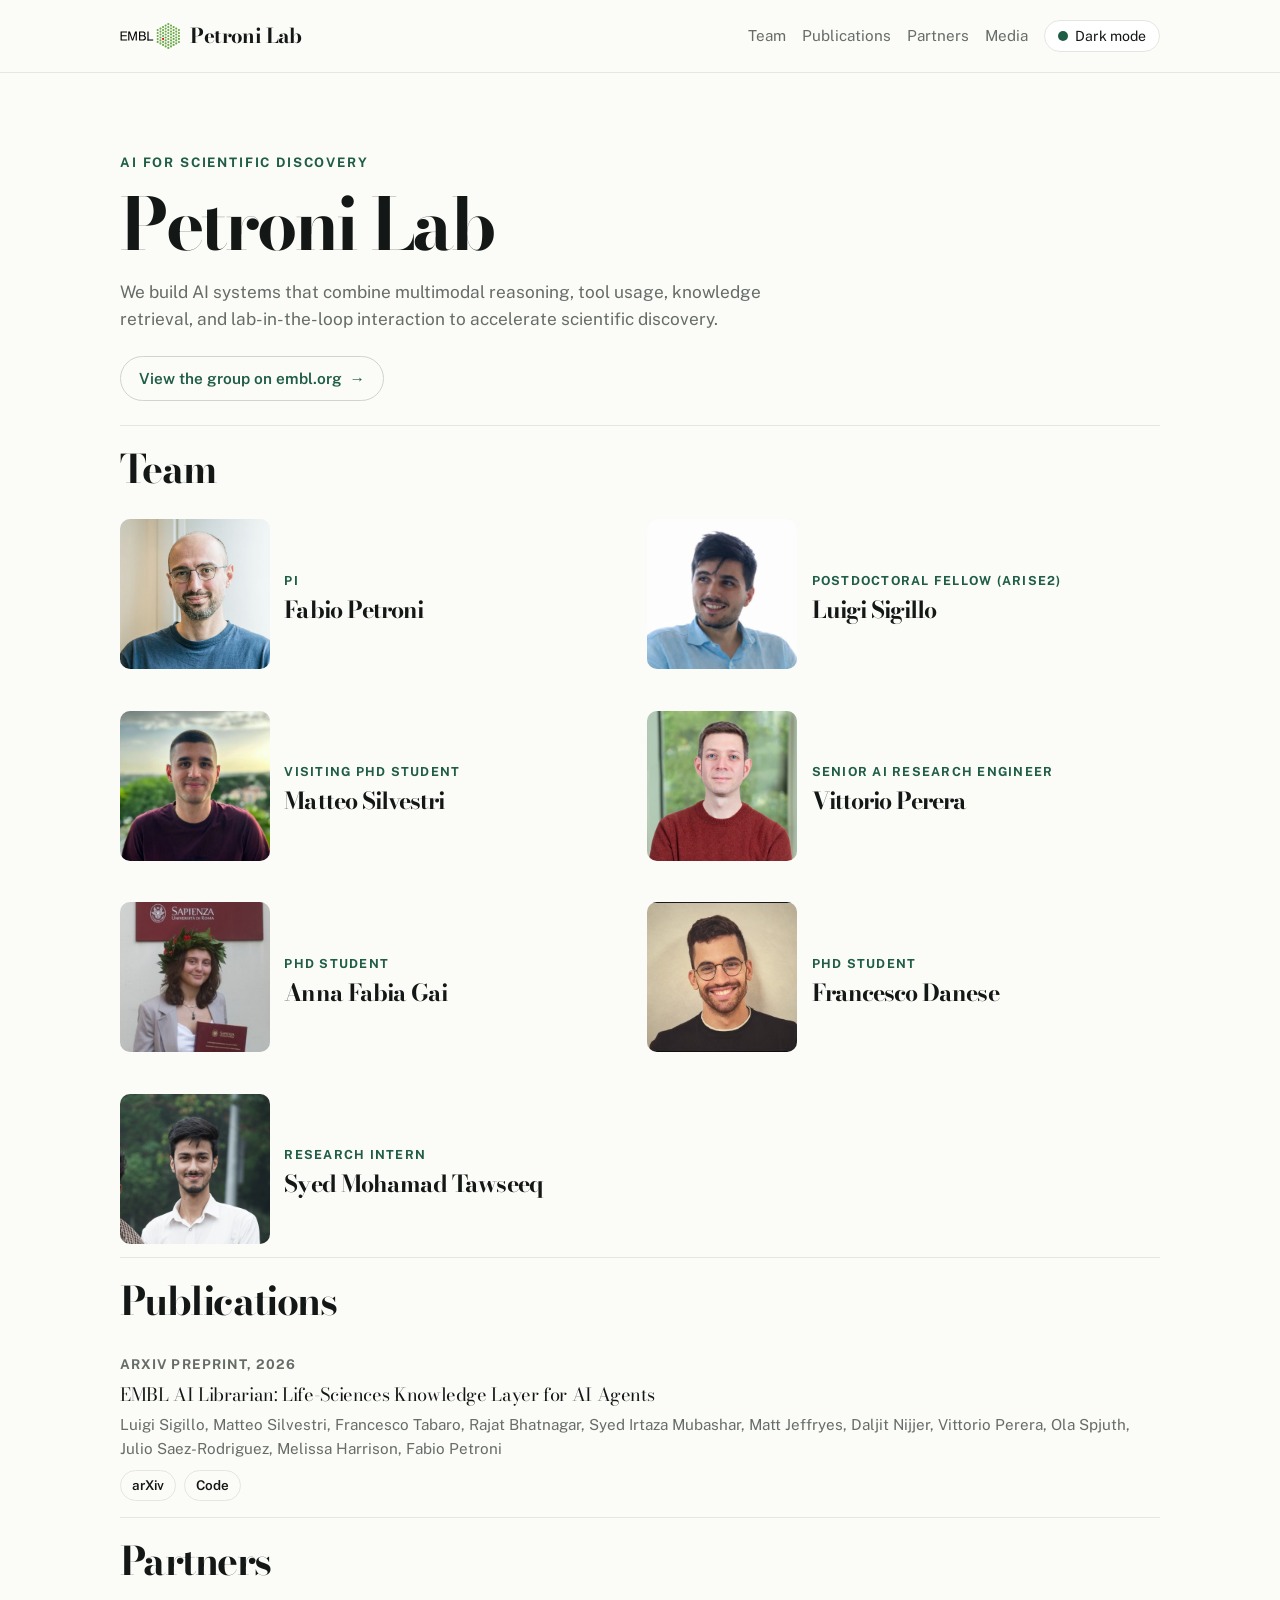
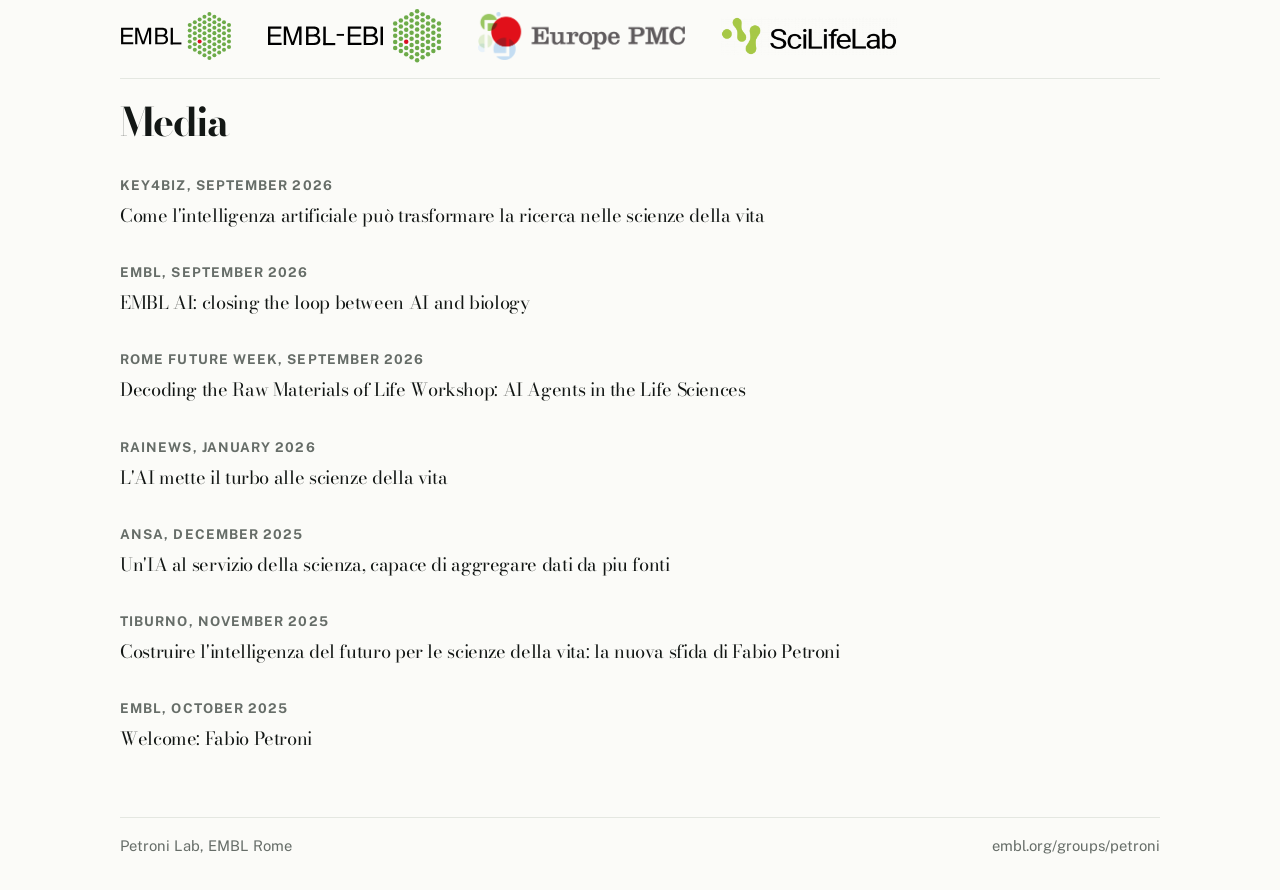
==== commit 5f349922: "site" ====
--- a/index.html
+++ b/index.html
@@ -215,14 +215,20 @@
 
         <ul class="media-list">
           <li>
+            <span class="media-source">Key4biz, September 2026</span>
+            <a href="https://www.linkedin.com/feed/update/urn:li:ugcPost:7506341468052320260/" target="_blank" rel="noreferrer">
+              Come l'intelligenza artificiale può trasformare la ricerca nelle scienze della vita
+            </a>
+          </li>
+          <li>
             <span class="media-source">EMBL, September 2026</span>
-            <a href="https://www.linkedin.com/posts/embl_ai-and-in-vivo-biological-systems-activity-7506606958477578242-Zz4d" target="_blank" rel="noreferrer">
+            <a href="https://www.youtube.com/watch?v=LRXs9DjE4zI" target="_blank" rel="noreferrer">
               EMBL AI: closing the loop between AI and biology
             </a>
           </li>
           <li>
             <span class="media-source">Rome Future Week, September 2026</span>
-            <a href="https://romefutureweek.it/event/decoding-the-raw-materials-of-life/" target="_blank" rel="noreferrer">
+            <a href="https://www.embl.org/news/connections/exploring-the-future-of-life-sciences-at-embl-rome/" target="_blank" rel="noreferrer">
               Decoding the Raw Materials of Life Workshop: AI Agents in the Life Sciences
             </a>
           </li>
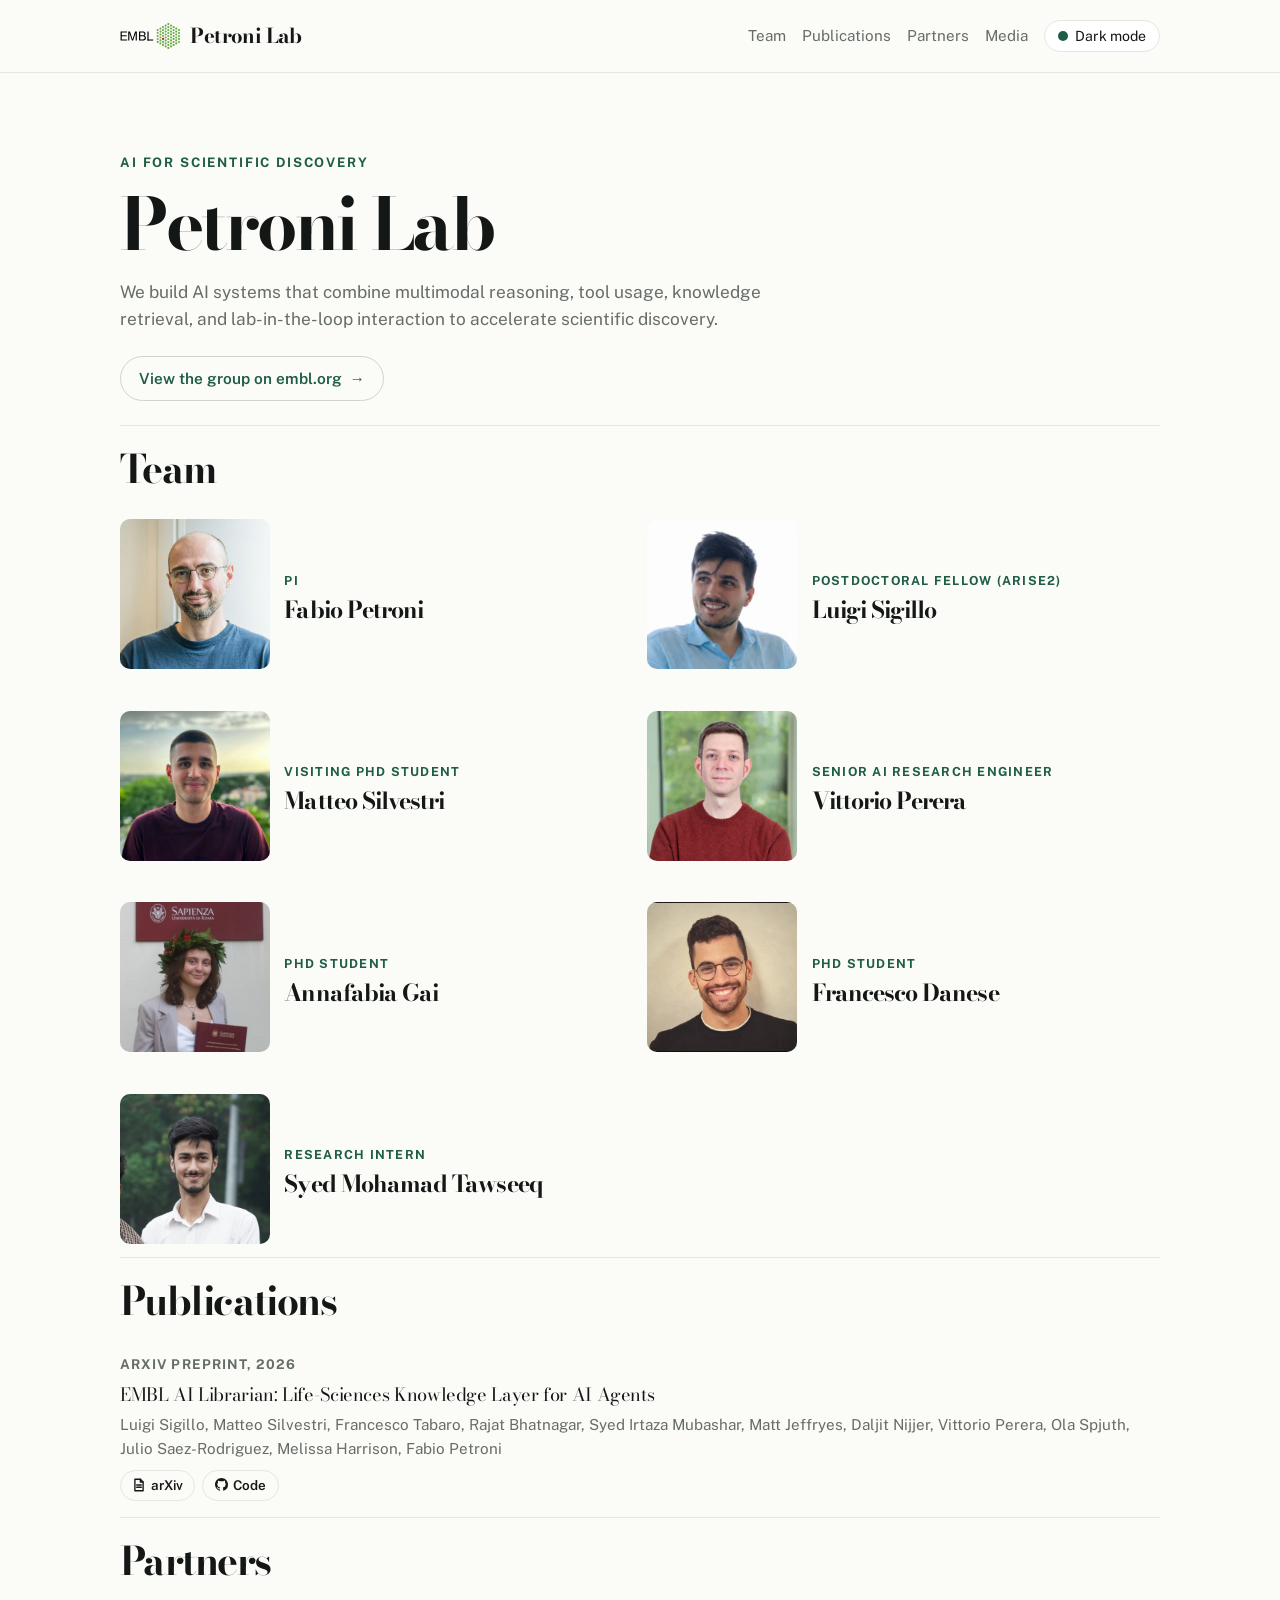
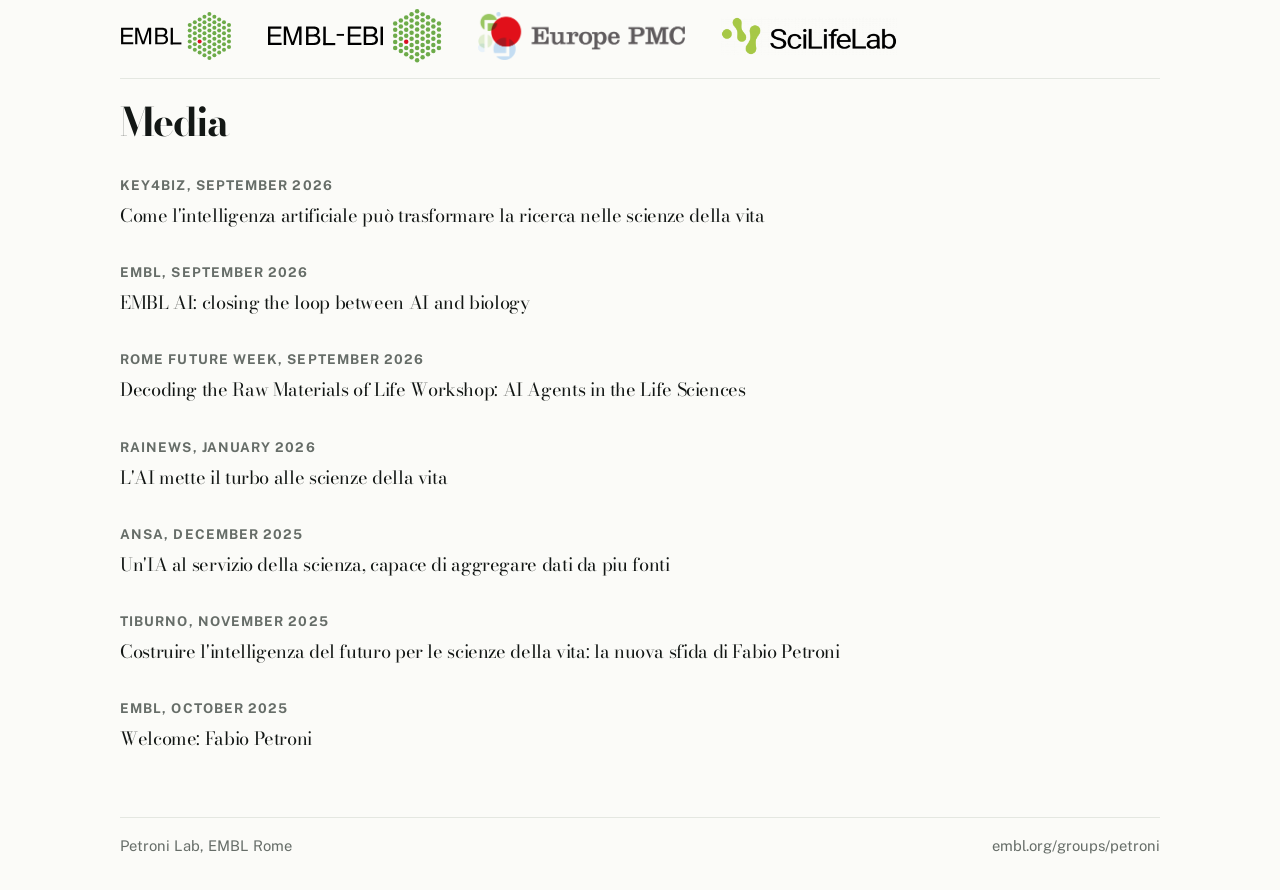
==== commit 017463de: "Rename Annafabia Gai, rework Librarian blog post with teaser video, paper figure, benchmark charts a" ====
--- a/index.html
+++ b/index.html
@@ -132,11 +132,11 @@
             rel="noreferrer"
           >
             <figure class="member-photo">
-              <img src="assets/members/anna-fabia-gai.jpg" alt="Anna Fabia Gai" loading="lazy">
+              <img src="assets/members/annafabia-gai.jpg" alt="Annafabia Gai" loading="lazy">
             </figure>
             <div class="member-copy">
               <span class="member-role">PhD Student</span>
-              <h3>Anna Fabia Gai</h3>
+              <h3>Annafabia Gai</h3>
             </div>
           </a>
 
--- a/assets/site.css
+++ b/assets/site.css
@@ -559,10 +559,24 @@
   text-underline-offset: 0.18em;
 }
 
+.post video {
+  display: block;
+  width: 100%;
+  border-radius: 10px;
+  background: #000;
+}
+
 .post img,
 .post figure {
   margin: 1.8rem 0;
   border-radius: 10px;
+}
+
+.post figure img {
+  display: block;
+  max-width: 100%;
+  height: auto;
+  margin: 0;
 }
 
 .post figcaption {
@@ -674,3 +688,123 @@
     max-width: 9.5rem;
   }
 }
+
+/* Highlighter-style emphasis */
+.post mark {
+  padding: 0.05em 0.3em;
+  border-radius: 4px;
+  color: var(--ink);
+  background: color-mix(in srgb, var(--accent) 22%, transparent);
+  -webkit-box-decoration-break: clone;
+  box-decoration-break: clone;
+}
+
+/* Benchmark bar charts */
+.post .charts {
+  display: grid;
+  grid-template-columns: repeat(2, minmax(0, 1fr));
+  gap: 1rem;
+  margin: 1.8rem 0 0.6rem;
+}
+
+.post .chart {
+  padding: 1.1rem 1.2rem;
+  border: 1px solid var(--line);
+  border-radius: var(--radius);
+  background: var(--surface);
+}
+
+.post .chart h4 {
+  margin: 0;
+  font-family: "Bodoni Moda", serif;
+  font-size: 1.15rem;
+}
+
+.post .chart p {
+  margin: 0.15rem 0 0.9rem;
+  font-size: 0.82rem;
+  color: var(--muted);
+}
+
+.post .bar {
+  display: grid;
+  grid-template-columns: 6.2rem 1fr 2.6rem;
+  align-items: center;
+  gap: 0.6rem;
+  margin: 0.4rem 0;
+  font-size: 0.85rem;
+}
+
+.post .bar-track {
+  height: 0.9rem;
+  border-radius: 999px;
+  background: var(--panel);
+  overflow: hidden;
+}
+
+.post .bar-track i {
+  display: block;
+  width: calc(var(--v) * 1%);
+  height: 100%;
+  border-radius: 999px;
+  background: var(--line-strong);
+}
+
+.post .bar.win .bar-track i {
+  background: var(--accent);
+}
+
+.post .bar.win {
+  font-weight: 600;
+}
+
+.post .bar b {
+  text-align: right;
+  font-variant-numeric: tabular-nums;
+}
+
+.post .chart em {
+  display: block;
+  margin-top: 0.8rem;
+  font-style: normal;
+  font-size: 0.85rem;
+  font-weight: 600;
+  color: var(--accent);
+}
+
+.post .source {
+  font-size: 0.85rem;
+  color: var(--muted);
+}
+
+@media (max-width: 700px) {
+  .post .charts {
+    grid-template-columns: 1fr;
+  }
+}
+
+/* Link icons: GitHub and arXiv */
+.pub-links a[href*="github.com"]::before,
+.pub-links a[href*="arxiv.org"]::before,
+.post p > a[href*="github.com"]::before,
+.post p > a[href*="arxiv.org"]::before {
+  content: "";
+  display: inline-block;
+  width: 1em;
+  height: 1em;
+  margin-right: 0.4em;
+  vertical-align: -0.14em;
+  background: currentColor;
+  -webkit-mask: var(--icon) center / contain no-repeat;
+  mask: var(--icon) center / contain no-repeat;
+}
+
+.pub-links a[href*="github.com"]::before,
+.post p > a[href*="github.com"]::before {
+  --icon: url("data:image/svg+xml,%3Csvg%20xmlns%3D%22http%3A//www.w3.org/2000/svg%22%20viewBox%3D%220%200%2016%2016%22%3E%3Cpath%20d%3D%22M8%200C3.58%200%200%203.58%200%208c0%203.54%202.29%206.53%205.47%207.59.4.07.55-.17.55-.38%200-.19-.01-.82-.01-1.49-2.01.37-2.53-.49-2.69-.94-.09-.23-.48-.94-.82-1.13-.28-.15-.68-.52-.01-.53.63-.01%201.08.58%201.23.82.72%201.21%201.87.87%202.33.66.07-.52.28-.87.51-1.07-1.78-.2-3.64-.89-3.64-3.95%200-.87.31-1.59.82-2.15-.08-.2-.36-1.02.08-2.12%200%200%20.67-.21%202.2.82.64-.18%201.32-.27%202-.27.68%200%201.36.09%202%20.27%201.53-1.04%202.2-.82%202.2-.82.44%201.1.16%201.92.08%202.12.51.56.82%201.27.82%202.15%200%203.07-1.87%203.75-3.65%203.95.29.25.54.73.54%201.48%200%201.07-.01%201.93-.01%202.2%200%20.21.15.46.55.38A8.013%208.013%200%200016%208c0-4.42-3.58-8-8-8z%22/%3E%3C/svg%3E");
+}
+
+.pub-links a[href*="arxiv.org"]::before,
+.post p > a[href*="arxiv.org"]::before {
+  --icon: url("data:image/svg+xml,%3Csvg%20xmlns%3D%22http%3A//www.w3.org/2000/svg%22%20viewBox%3D%220%200%2016%2016%22%20fill%3D%22none%22%20stroke%3D%22black%22%20stroke-width%3D%221.5%22%20stroke-linejoin%3D%22round%22%20stroke-linecap%3D%22round%22%3E%3Cpath%20d%3D%22M3.5%201.75h6l3%203v9.5h-9z%22/%3E%3Cpath%20d%3D%22M9.5%201.75v3h3M5.5%208h5M5.5%2010.5h5%22/%3E%3C/svg%3E");
+}
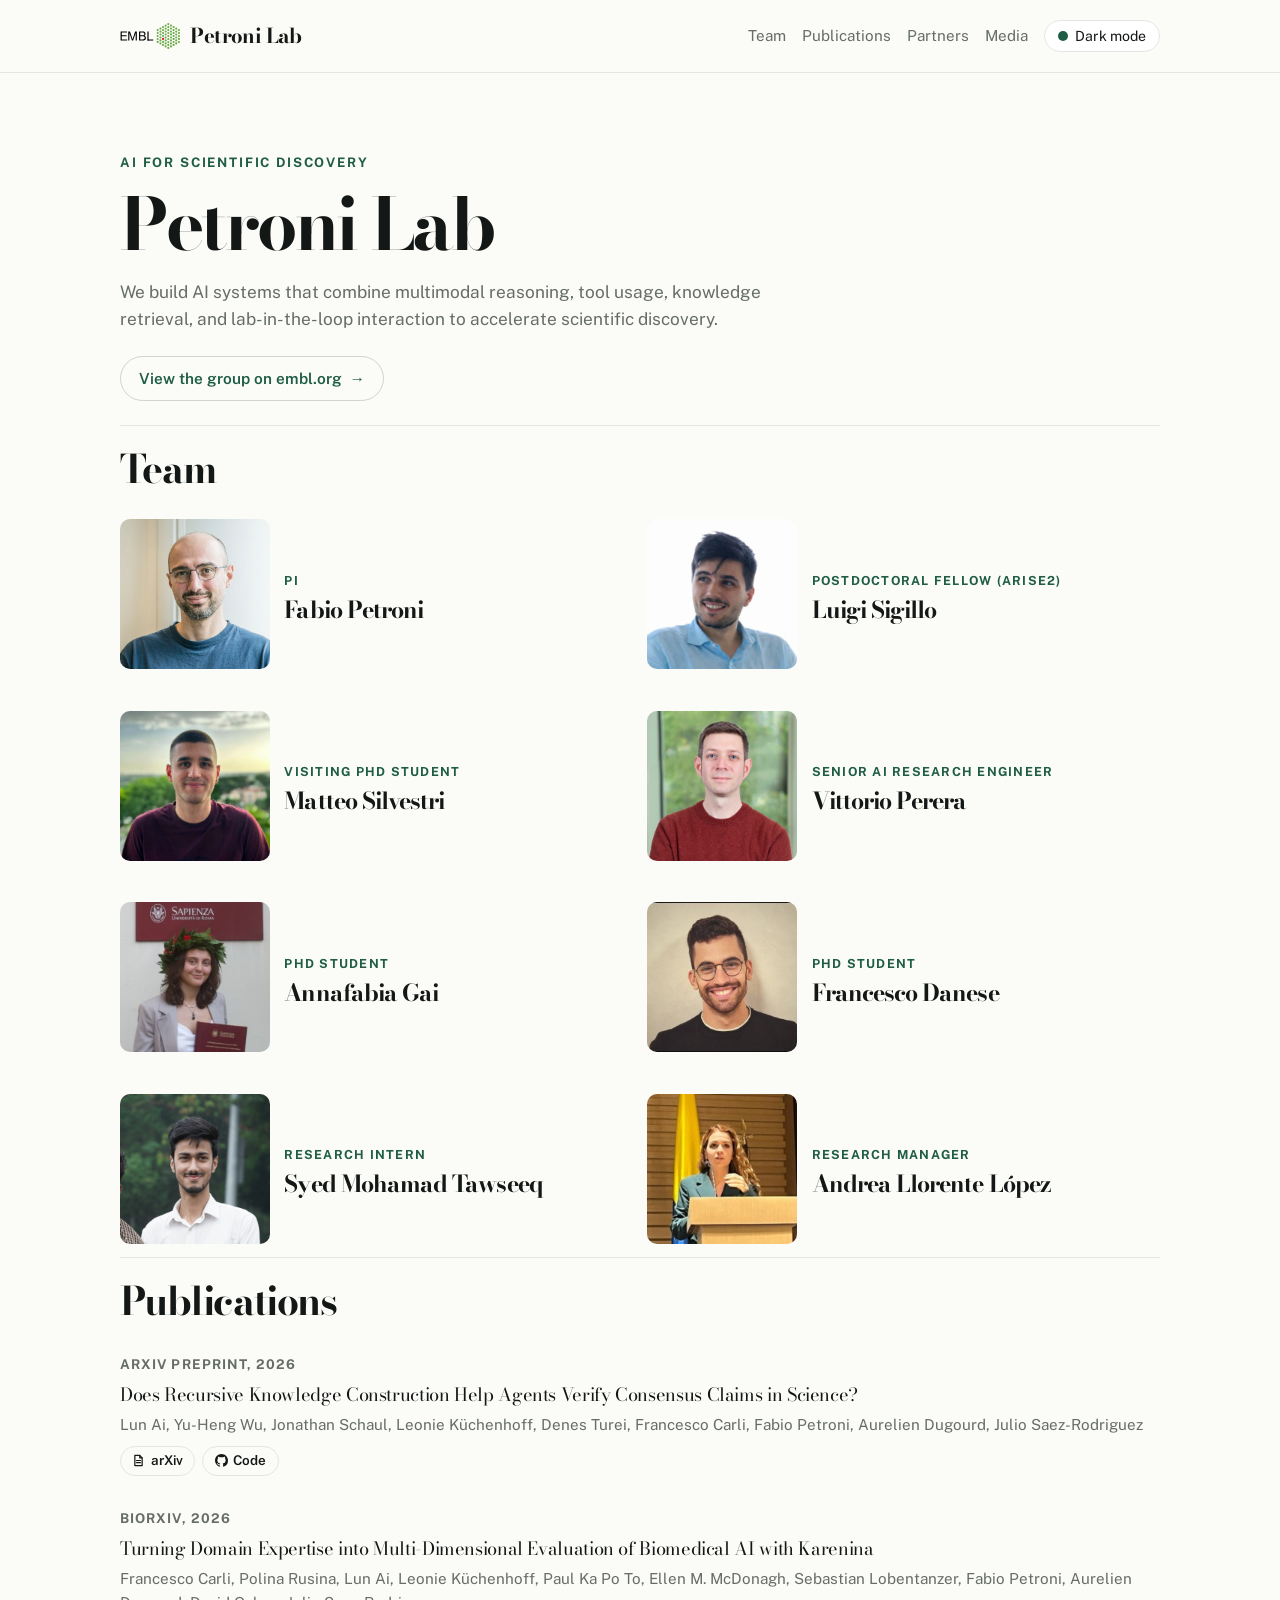
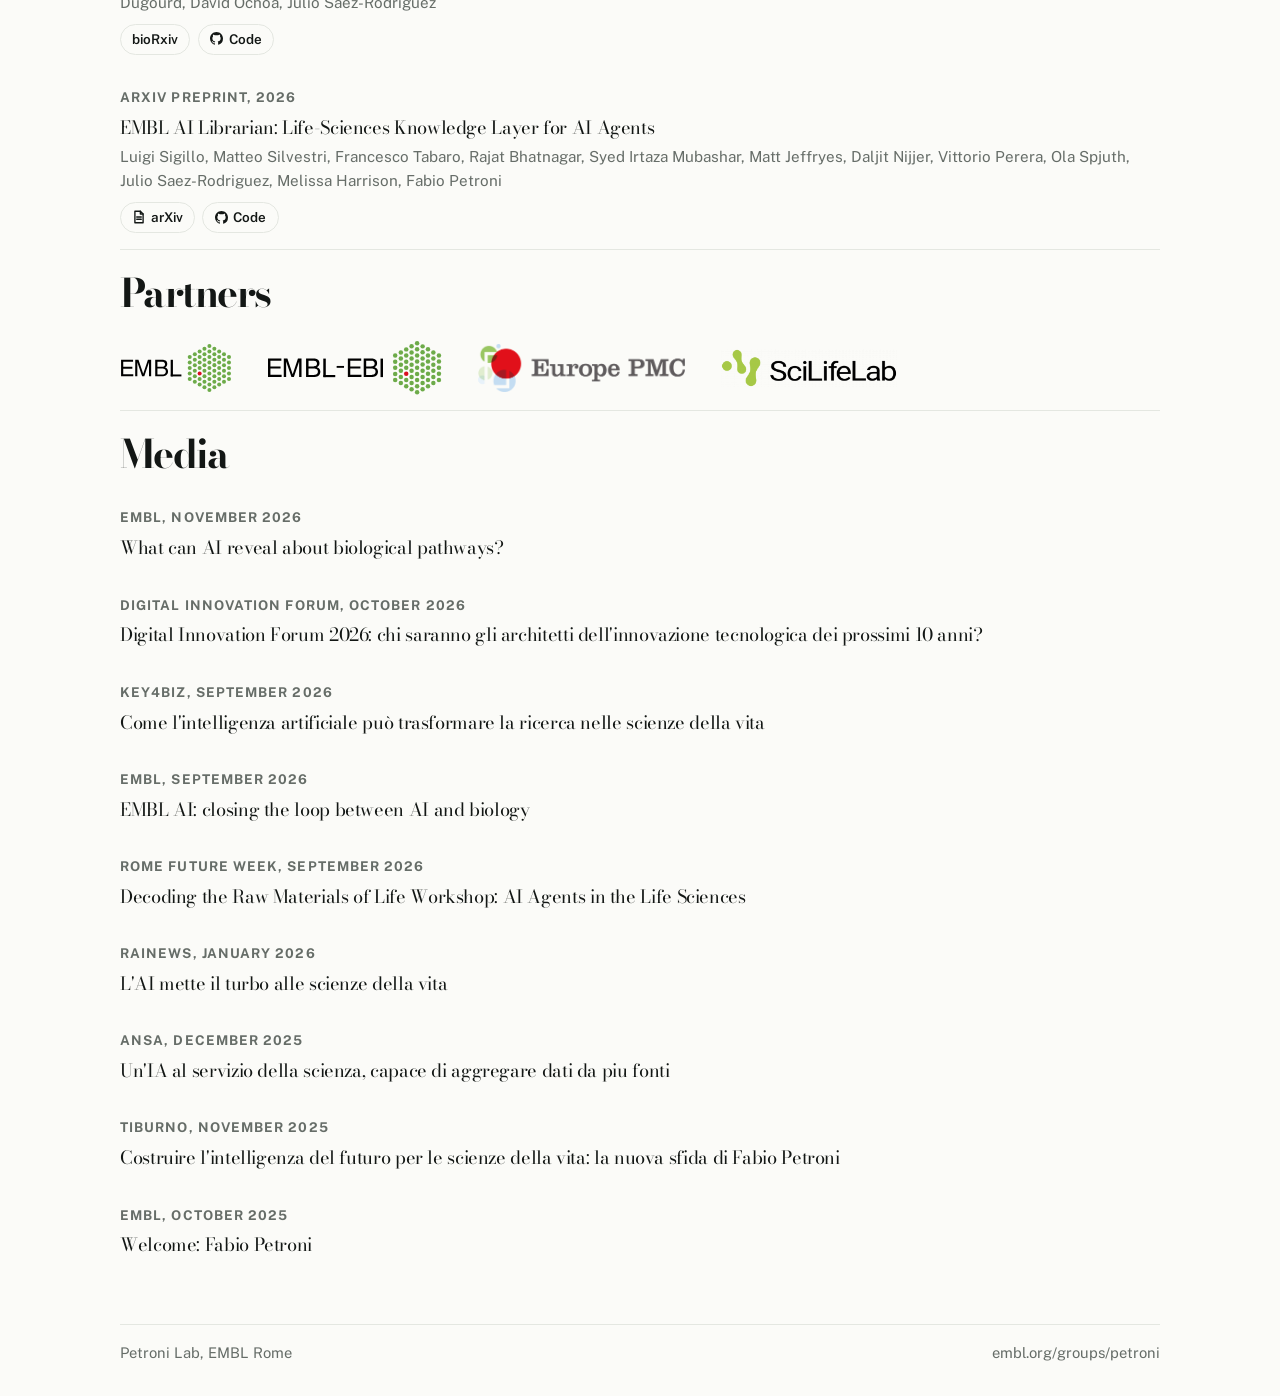
==== commit b77f1181: "Add Andrea Llorente López, ProClaim/Karenina code links, bioRxiv label and two media entries" ====
--- a/index.html
+++ b/index.html
@@ -169,6 +169,21 @@
               <h3>Syed Mohamad Tawseeq</h3>
             </div>
           </a>
+
+          <a
+            class="member-card"
+            href="https://www.linkedin.com/in/andreallorentelopez/"
+            target="_blank"
+            rel="noreferrer"
+          >
+            <figure class="member-photo">
+              <img src="assets/members/andrea-llorente-lopez.jpg" alt="Andrea Llorente López" loading="lazy">
+            </figure>
+            <div class="member-copy">
+              <span class="member-role">Research Manager</span>
+              <h3>Andrea Llorente López</h3>
+            </div>
+          </a>
         </div>
       </div>
     </section>
@@ -214,6 +229,18 @@
         </div>
 
         <ul class="media-list">
+          <li>
+            <span class="media-source">EMBL, November 2026</span>
+            <a href="https://www.linkedin.com/feed/update/urn:li:ugcPost:7525850802662383616/" target="_blank" rel="noreferrer">
+              What can AI reveal about biological pathways?
+            </a>
+          </li>
+          <li>
+            <span class="media-source">Digital Innovation Forum, October 2026</span>
+            <a href="https://www.linkedin.com/feed/update/urn:li:ugcPost:7516412753297960960/" target="_blank" rel="noreferrer">
+              Digital Innovation Forum 2026: chi saranno gli architetti dell'innovazione tecnologica dei prossimi 10 anni?
+            </a>
+          </li>
           <li>
             <span class="media-source">Key4biz, September 2026</span>
             <a href="https://www.linkedin.com/feed/update/urn:li:ugcPost:7506341468052320260/" target="_blank" rel="noreferrer">
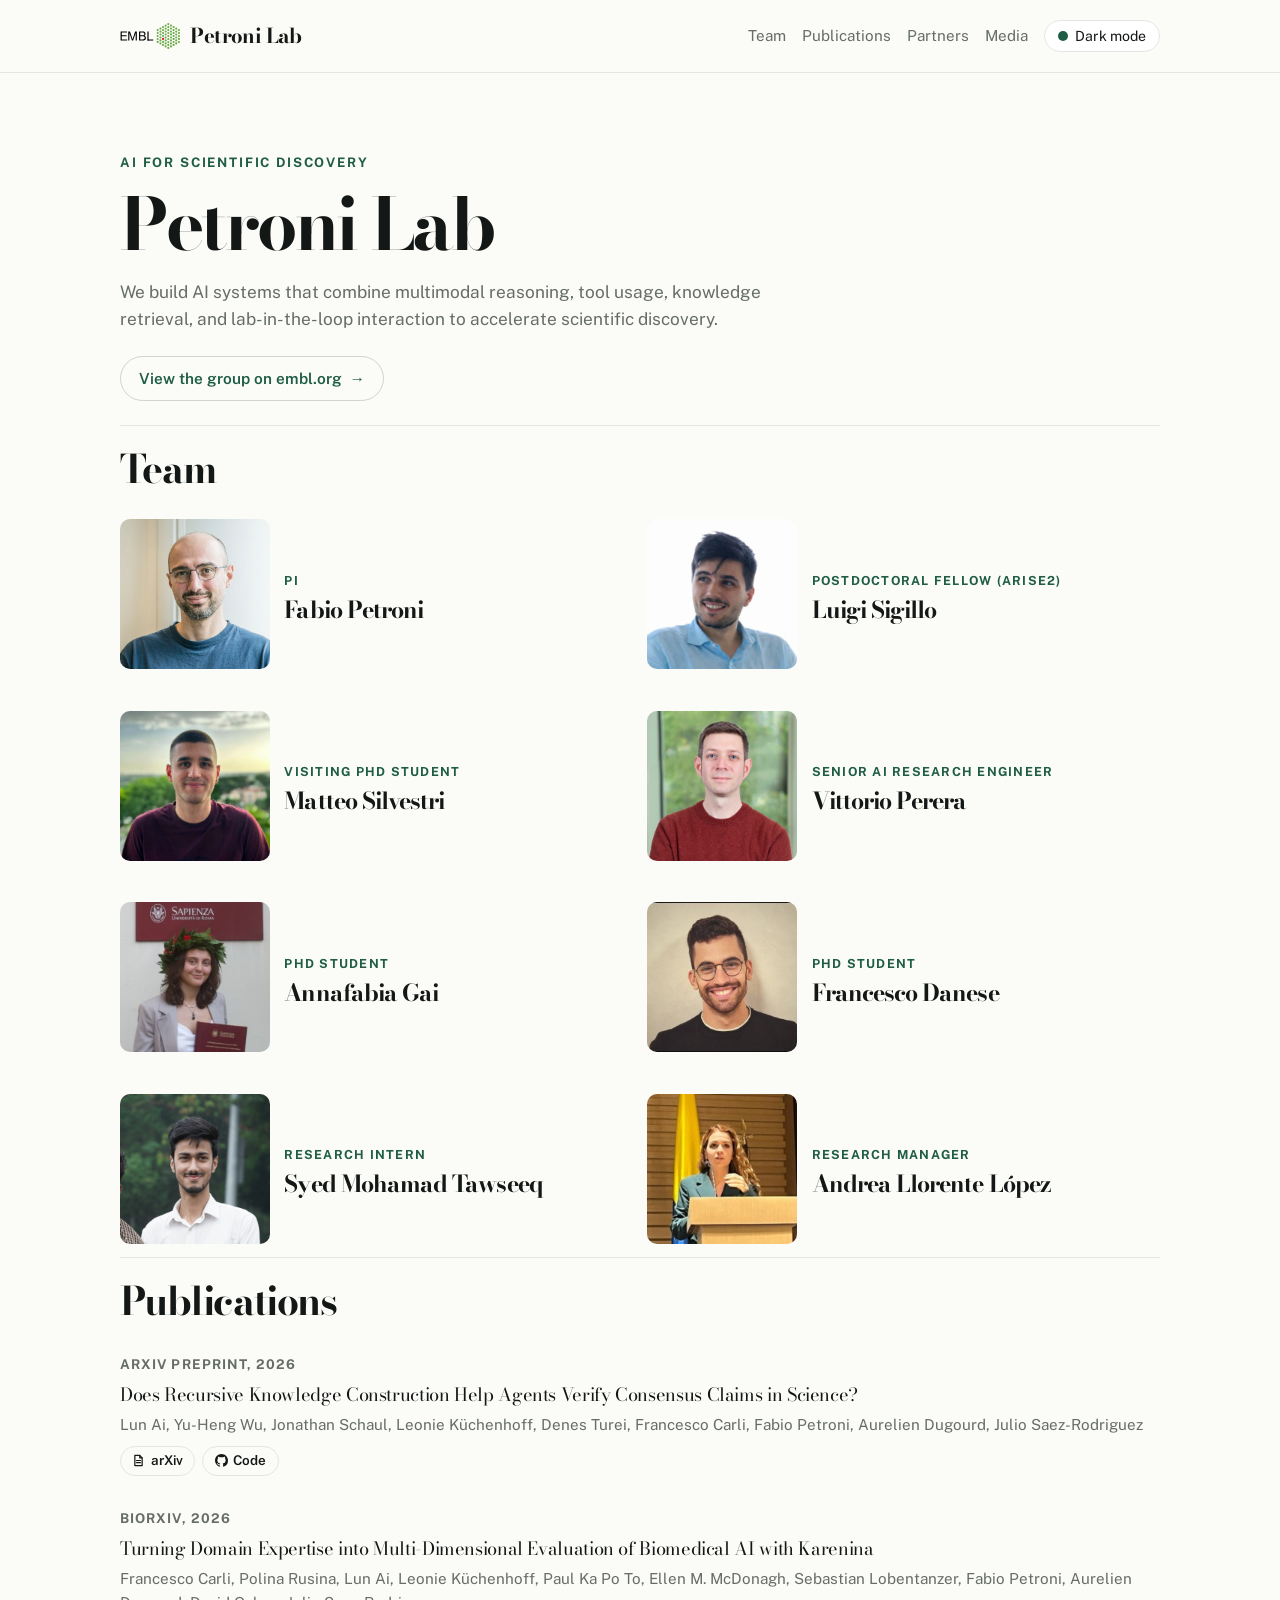
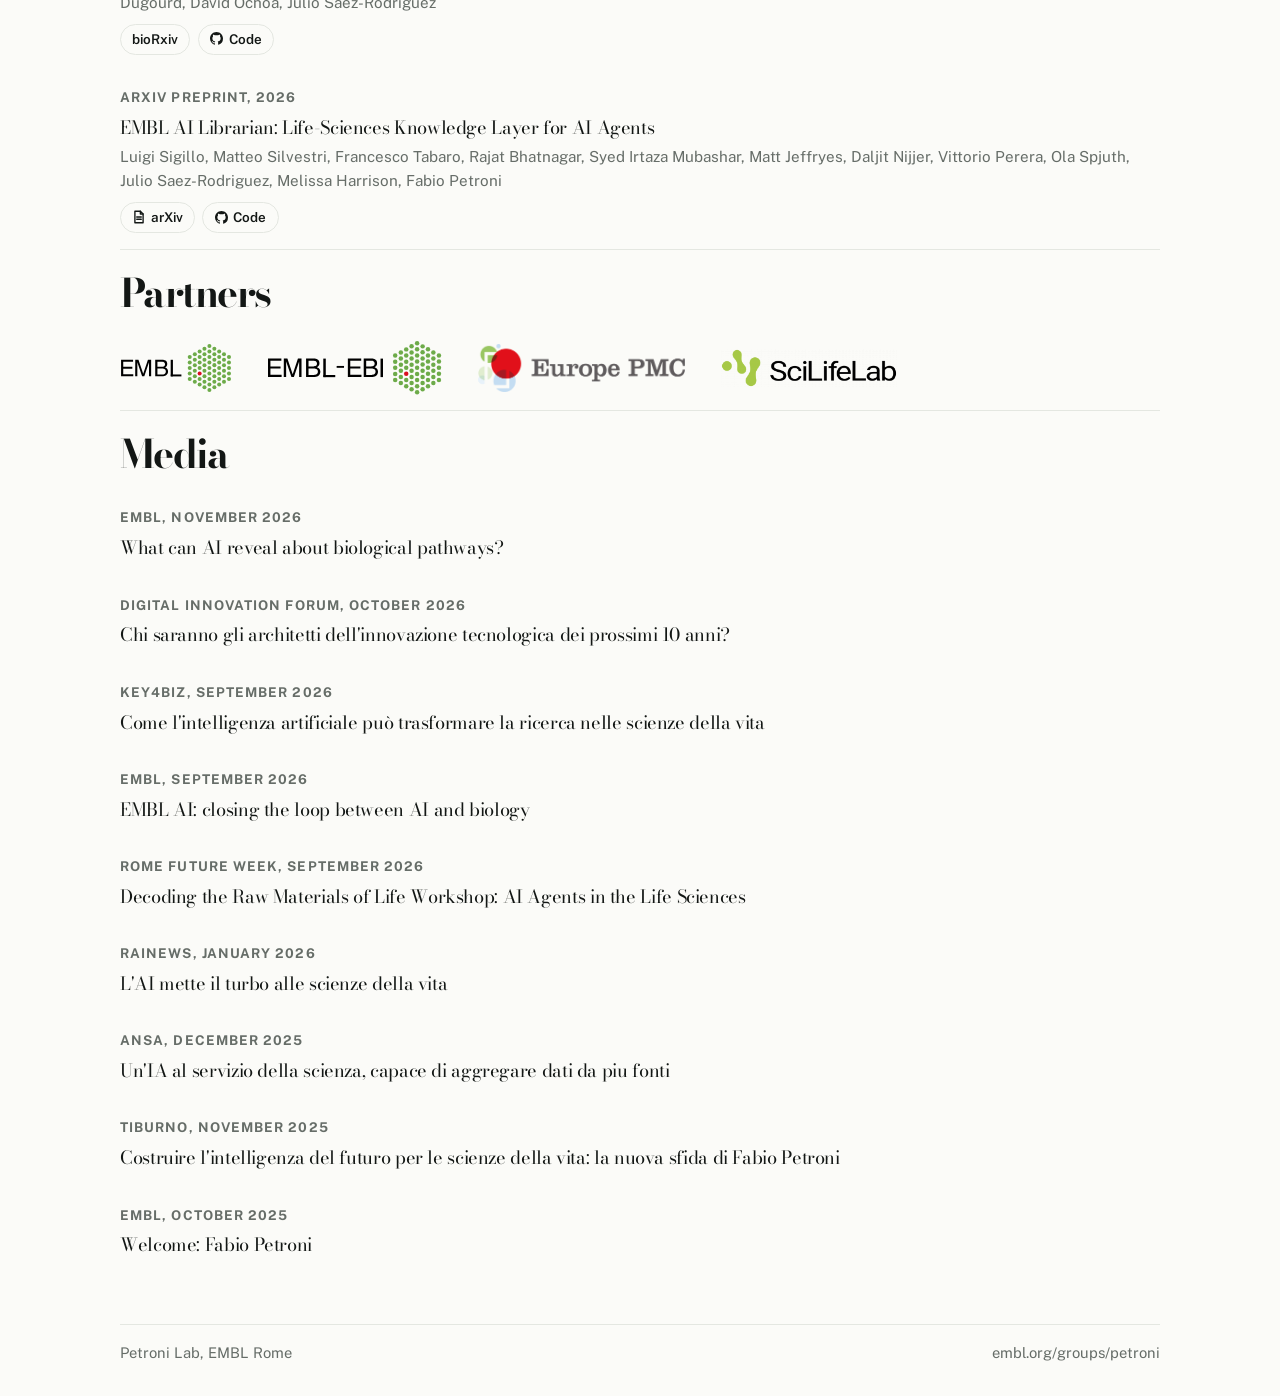
==== commit 9b7e3507: "Drop duplicate Digital Innovation Forum prefix from media title" ====
--- a/index.html
+++ b/index.html
@@ -238,7 +238,7 @@
           <li>
             <span class="media-source">Digital Innovation Forum, October 2026</span>
             <a href="https://www.linkedin.com/feed/update/urn:li:ugcPost:7516412753297960960/" target="_blank" rel="noreferrer">
-              Digital Innovation Forum 2026: chi saranno gli architetti dell'innovazione tecnologica dei prossimi 10 anni?
+              Chi saranno gli architetti dell'innovazione tecnologica dei prossimi 10 anni?
             </a>
           </li>
           <li>
